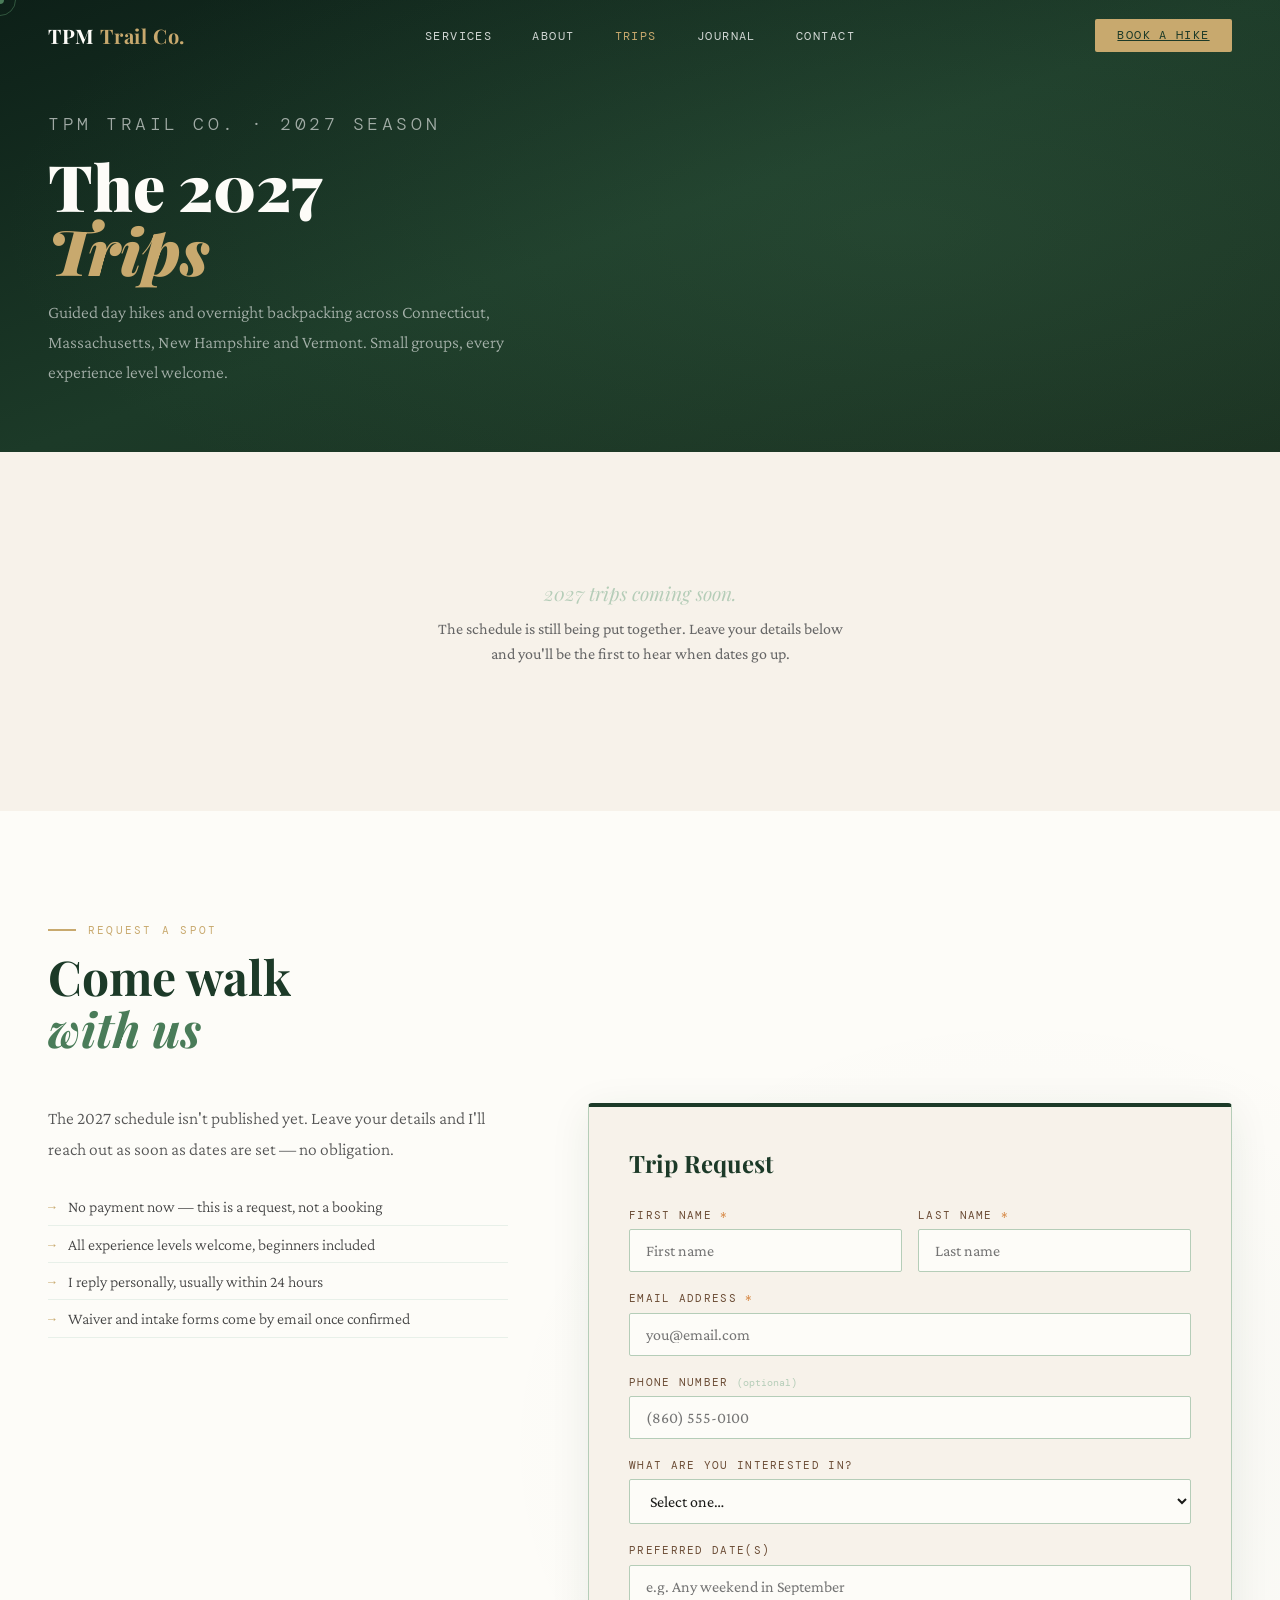
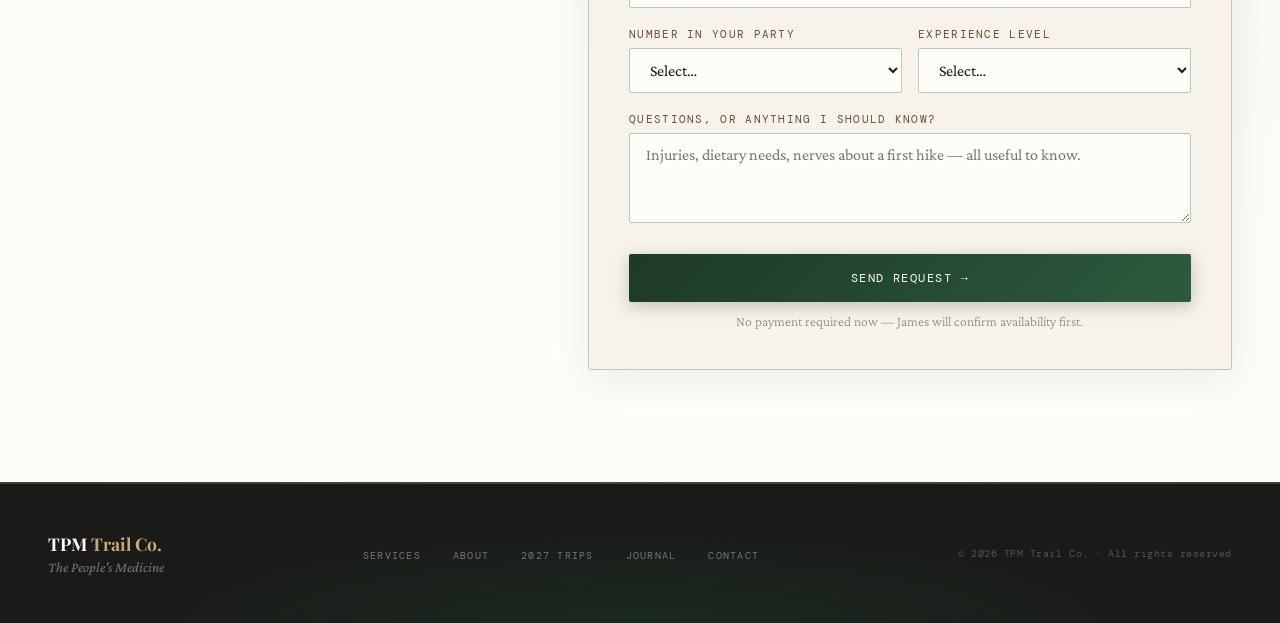
==== trips.html @ 174b008f "Add /trips page with CMS-managed 2027 trip list New page at /trips listing 2027 season trips with a " ====
<!DOCTYPE html>
<html lang="en">
<head>
<meta charset="UTF-8">
<meta name="viewport" content="width=device-width, initial-scale=1.0">
<title>2027 Guided Trips — TPM Trail Co.</title>

<!-- SEO: core -->
<meta name="description" content="Browse TPM Trail Co.'s 2027 season of guided day hikes and overnight backpacking trips across Connecticut, Massachusetts, New Hampshire and Vermont. Request a spot — no payment required.">
<meta name="robots" content="index, follow">
<link rel="canonical" href="https://tpmtrailco.com/trips">

<!-- SEO: Open Graph -->
<meta property="og:type" content="website">
<meta property="og:url" content="https://tpmtrailco.com/trips">
<meta property="og:title" content="2027 Guided Trips — TPM Trail Co.">
<meta property="og:description" content="Guided day hikes and overnight backpacking trips across New England for the 2027 season. Small groups, every experience level welcome.">
<meta property="og:site_name" content="TPM Trail Co.">
<meta property="og:image" content="https://tpmtrailco.com/images/james.jpg">

<!-- SEO: Twitter Card -->
<meta name="twitter:card" content="summary_large_image">
<meta name="twitter:title" content="2027 Guided Trips — TPM Trail Co.">
<meta name="twitter:description" content="Guided day hikes and overnight backpacking trips across New England for the 2027 season.">
<meta name="twitter:image" content="https://tpmtrailco.com/images/james.jpg">

<link rel="preconnect" href="https://fonts.googleapis.com">
<link href="https://fonts.googleapis.com/css2?family=Playfair+Display:ital,wght@0,400;0,700;0,900;1,400;1,700&family=Crimson+Pro:ital,wght@0,300;0,400;0,600;1,300;1,400&family=DM+Mono:wght@300;400&display=swap" rel="stylesheet">
<link rel="stylesheet" href="css/styles.css">
</head>
<body>

<!-- custom cursor -->
<div class="cursor" id="cursor">
  <div class="cursor-ring" id="cursorRing"></div>
  <div class="cursor-dot" id="cursorDot"></div>
</div>

<!-- nav — plain hrefs, since this is a standalone page -->
<nav id="navbar">
  <a href="/" class="nav-logo">TPM <span>Trail Co.</span></a>
  <ul class="nav-links">
    <li><a href="/#services">Services</a></li>
    <li><a href="/#about">About</a></li>
    <li><a href="/trips" class="active" aria-current="page">Trips</a></li>
    <li><a href="/?page=blog">Journal</a></li>
    <li><a href="/#contact">Contact</a></li>
  </ul>
  <a class="nav-book" href="/#booking">Book a hike</a>
  <button class="nav-hamburger" id="navHamburger" aria-label="Open menu" aria-expanded="false" onclick="toggleDrawer()">
    <span></span><span></span><span></span>
  </button>
</nav>

<!-- mobile nav drawer -->
<div class="nav-drawer" id="navDrawer" aria-hidden="true">
  <a href="/">Home</a>
  <a href="/#services">Services</a>
  <a href="/#about">About</a>
  <a href="/trips" aria-current="page">Trips</a>
  <a href="/?page=blog">Journal</a>
  <a href="/#contact">Contact</a>
  <a class="drawer-book" href="/#booking">Book a hike</a>
</div>

<!-- hero -->
<header class="blog-hero">
  <div class="blog-hero-inner">
    <div class="blog-hero-meta">
      <p class="blog-eyebrow">TPM Trail Co. · 2027 Season</p>
      <span class="blog-badge" id="tripCount" hidden></span>
    </div>
    <h1>The 2027<br><em>Trips</em></h1>
    <p>Guided day hikes and overnight backpacking across Connecticut, Massachusetts, New Hampshire and Vermont. Small groups, every experience level welcome.</p>
  </div>
</header>

<!-- filters -->
<div class="filters-bar" id="tripFilters" hidden>
  <div class="filters-inner">
    <button class="filter-btn active" type="button" onclick="filterTrips('all', this)">All trips</button>
    <button class="filter-btn" type="button" onclick="filterTrips('day hike', this)">🥾 Day hikes</button>
    <button class="filter-btn" type="button" onclick="filterTrips('overnight', this)">🏕️ Overnight</button>
  </div>
</div>

<!-- trips -->
<section id="trips">
  <div class="container">

    <div class="trips-grid" id="tripsGrid"></div>

    <div class="empty-state" id="tripsEmpty" hidden>
      <p>2027 trips coming soon.</p>
      <p class="empty-sub">The schedule is still being put together. Leave your details below and you'll be the first to hear when dates go up.</p>
    </div>

  </div>
</section>

<!-- request form -->
<section id="request">
  <div class="container">
    <div class="reveal">
      <p class="section-label">Request a spot</p>
      <h2 class="section-title">Come walk<br><em>with us</em></h2>
    </div>

    <div class="request-layout">
      <div class="request-info reveal">
        <p id="formIntro">Tell me which trips interest you and I'll follow up by email to confirm availability and send the waiver and intake paperwork.</p>
        <ul class="booking-perks">
          <li>No payment now — this is a request, not a booking</li>
          <li>All experience levels welcome, beginners included</li>
          <li>I reply personally, usually within 24 hours</li>
          <li>Waiver and intake forms come by email once confirmed</li>
        </ul>
      </div>

      <div class="booking-form reveal">
        <div class="form-title">Trip Request</div>
        <form id="tripForm" novalidate>
          <input type="hidden" name="_subject" value="2027 Trip Request — TPM Trail Co.">
          <!-- honeypot: real people never fill this in -->
          <input type="text" name="_gotcha" tabindex="-1" autocomplete="off" aria-hidden="true" class="hp-field">

          <div class="form-row">
            <div class="form-group">
              <label for="t-first">First name <span class="req">*</span></label>
              <input type="text" id="t-first" name="first_name" placeholder="First name" autocomplete="given-name" required>
            </div>
            <div class="form-group">
              <label for="t-last">Last name <span class="req">*</span></label>
              <input type="text" id="t-last" name="last_name" placeholder="Last name" autocomplete="family-name" required>
            </div>
          </div>

          <div class="form-group">
            <label for="t-email">Email address <span class="req">*</span></label>
            <input type="email" id="t-email" name="email" placeholder="you@email.com" autocomplete="email" required>
          </div>

          <div class="form-group">
            <label for="t-phone">Phone number <span class="optional">(optional)</span></label>
            <input type="tel" id="t-phone" name="phone" placeholder="(860) 555-0100" autocomplete="tel">
          </div>

          <!-- shown once trips are published -->
          <div class="form-group" id="tripPickerBlock" hidden>
            <fieldset class="trip-fieldset">
              <legend>Which trips interest you?</legend>
              <div class="trip-choice-list" id="tripChoices"></div>
            </fieldset>
          </div>

          <!-- shown while the schedule is still empty -->
          <div class="form-group" id="interestBlock" hidden>
            <label for="t-interest">What are you interested in?</label>
            <select id="t-interest" name="interest">
              <option value="">Select one…</option>
              <option>Day hikes</option>
              <option>Overnight backpacking</option>
              <option>Either — tell me what's available</option>
            </select>
          </div>

          <div class="form-group">
            <label for="t-dates">Preferred date(s)</label>
            <input type="text" id="t-dates" name="preferred_dates" placeholder="e.g. Any weekend in September">
          </div>

          <div class="form-row">
            <div class="form-group">
              <label for="t-party">Number in your party</label>
              <select id="t-party" name="party_size">
                <option value="">Select…</option>
                <option>Just me</option>
                <option>2 people</option>
                <option>3–4 people</option>
                <option>5–6 people</option>
                <option>7–8 people</option>
                <option>9+ people</option>
              </select>
            </div>
            <div class="form-group">
              <label for="t-exp">Experience level</label>
              <select id="t-exp" name="experience">
                <option value="">Select…</option>
                <option>New to hiking</option>
                <option>Some day hikes</option>
                <option>Comfortable on most trails</option>
                <option>Experienced backpacker</option>
              </select>
            </div>
          </div>

          <div class="form-group">
            <label for="t-msg">Questions, or anything I should know?</label>
            <textarea id="t-msg" name="message" placeholder="Injuries, dietary needs, nerves about a first hike — all useful to know."></textarea>
          </div>

          <button type="submit" class="form-submit">Send request →</button>
          <p class="form-note">No payment required now — James will confirm availability first.</p>
        </form>
      </div>
    </div>
  </div>
</section>

<!-- footer -->
<footer>
  <div>
    <div class="footer-logo">TPM <span>Trail Co.</span></div>
    <div class="footer-tagline">The People's Medicine</div>
  </div>
  <ul class="footer-links">
    <li><a href="/#services">Services</a></li>
    <li><a href="/#about">About</a></li>
    <li><a href="/trips">2027 Trips</a></li>
    <li><a href="/?page=blog">Journal</a></li>
    <li><a href="/#contact">Contact</a></li>
  </ul>
  <div class="footer-copy">© 2026 TPM Trail Co. · All rights reserved</div>
</footer>

<!-- toast -->
<div class="toast" id="toast"></div>

<script src="js/main.js" defer></script>
<script src="js/trips.js" defer></script>
</body>
</html>
---- css/styles.css ----
/* ═══════════════════════════════════════════════════
   TPM TRAIL CO. — styles.css
═══════════════════════════════════════════════════ */

/* ── design tokens ── */
:root {
  --forest:     #1c3a28;
  --pine:       #2d5a3d;
  --moss:       #4a7c59;
  --fern:       #7aaa85;
  --sage:       #b5cdb8;
  --mist:       #e8f0e9;
  --earth:      #3d2b1f;
  --bark:       #6b4c35;
  --clay:       #c4956a;
  --sand:       #e8d5b7;
  --cream:      #f7f2ea;
  --white:      #fdfcf8;
  --ink:        #1a1a18;
  --gold:       #c8a96e;
  --amber:      #d4813a;
  --ff-display: 'Playfair Display', Georgia, serif;
  --ff-body:    'Crimson Pro', Georgia, serif;
  --ff-mono:    'DM Mono', monospace;
  /* height of the fixed nav — anything sitting below it offsets by this */
  --nav-h:      62px;
}

/* ── reset ── */
*, *::before, *::after { box-sizing: border-box; margin: 0; padding: 0; }
html { scroll-behavior: smooth; }
body {
  font-family: var(--ff-body);
  background: var(--white);
  color: var(--ink);
  overflow-x: hidden;
}

/* ── custom cursor ── */
.cursor { position: fixed; top: 0; left: 0; z-index: 9999; pointer-events: none; }
.cursor-dot {
  position: fixed; width: 8px; height: 8px;
  background: var(--moss); border-radius: 50%;
  transform: translate(-50%, -50%);
  transition: transform .15s, background .2s;
}
.cursor-ring {
  position: fixed; width: 32px; height: 32px;
  border: 1.5px solid var(--moss); border-radius: 50%;
  transform: translate(-50%, -50%);
  transition: width .3s, height .3s, opacity .3s; opacity: .6;
}
.cursor-expand .cursor-ring { width: 56px; height: 56px; opacity: .3; }

/* ── nav ── */
nav {
  position: fixed; top: 0; left: 0; right: 0; z-index: 100;
  display: flex; align-items: center; justify-content: space-between;
  padding: 1.2rem 3rem;
  transition: background .4s, backdrop-filter .4s, box-shadow .4s;
}
nav.scrolled {
  background: rgba(20,48,32,.95);
  backdrop-filter: blur(16px);
  box-shadow: 0 2px 32px rgba(0,0,0,.3);
  border-bottom: 1px solid rgba(200,169,110,.15);
}
.nav-logo {
  font-family: var(--ff-display); font-size: 1.25rem; font-weight: 700;
  color: var(--white); letter-spacing: .03em; text-decoration: none;
}
.nav-logo span { color: var(--gold); }
.nav-links { display: flex; gap: 2.5rem; list-style: none; }
.nav-links a {
  font-family: var(--ff-mono); font-size: .75rem;
  letter-spacing: .12em; text-transform: uppercase;
  color: rgba(255,255,255,.8); text-decoration: none; transition: color .2s;
}
.nav-links a:hover, .nav-links a.active { color: var(--gold); }
.nav-book {
  font-family: var(--ff-mono); font-size: .72rem;
  letter-spacing: .12em; text-transform: uppercase;
  background: var(--gold); color: var(--forest);
  border: none; padding: .55rem 1.4rem; border-radius: 2px;
  cursor: pointer; transition: background .2s, transform .2s;
}
.nav-book:hover { background: var(--clay); transform: translateY(-1px); }

/* ── hamburger ── */
.nav-hamburger {
  display: none; flex-direction: column; justify-content: center;
  gap: 5px; background: none; border: none;
  cursor: pointer; padding: .4rem; z-index: 101;
}
.nav-hamburger span {
  display: block; width: 24px; height: 2px;
  background: var(--white); border-radius: 2px;
  transition: transform .3s, opacity .3s;
}
.nav-hamburger.open span:nth-child(1) { transform: translateY(7px) rotate(45deg); }
.nav-hamburger.open span:nth-child(2) { opacity: 0; }
.nav-hamburger.open span:nth-child(3) { transform: translateY(-7px) rotate(-45deg); }

/* ── mobile drawer ── */
.nav-drawer {
  display: none;
  position: fixed; top: 0; left: 0; right: 0;
  background: rgba(28,58,40,.97); backdrop-filter: blur(16px);
  z-index: 99; padding: 5rem 2rem 2.5rem;
  flex-direction: column;
  transform: translateY(-100%);
  transition: transform .35s cubic-bezier(.23,1,.32,1);
}
.nav-drawer.open { transform: translateY(0); }
.nav-drawer a {
  font-family: var(--ff-mono); font-size: .85rem;
  letter-spacing: .12em; text-transform: uppercase;
  color: rgba(255,255,255,.8); text-decoration: none;
  padding: 1rem 0; border-bottom: 1px solid rgba(255,255,255,.08);
  transition: color .2s;
}
.nav-drawer a:hover { color: var(--gold); }
.drawer-book {
  margin-top: 1.5rem; background: var(--gold); color: var(--forest);
  font-family: var(--ff-mono); font-size: .72rem;
  letter-spacing: .12em; text-transform: uppercase;
  padding: .9rem; text-align: center; border-radius: 2px;
  border: none; cursor: pointer; width: 100%; transition: background .2s;
}
.drawer-book:hover { background: var(--clay); }

/* ── hero ── */
#hero {
  position: relative; height: 100vh; min-height: 680px;
  display: flex; align-items: flex-end;
  overflow: hidden; background: var(--forest);
}
.hero-bg {
  position: absolute; inset: 0;
  background:
    radial-gradient(ellipse 80% 60% at 60% 40%, rgba(74,124,89,.25) 0%, transparent 70%),
    radial-gradient(ellipse 50% 80% at 20% 80%, rgba(28,58,40,.8) 0%, transparent 60%),
    linear-gradient(160deg, #0d2018 0%, #1c3a28 40%, #2d4a1e 100%);
}
.hero-trees {
  position: absolute; bottom: 0; left: 0; right: 0; height: 45%;
  background:
    url("data:image/svg+xml,%3Csvg xmlns='http://www.w3.org/2000/svg' viewBox='0 0 1440 300' preserveAspectRatio='none'%3E%3Cpath d='M0,300 L0,180 L40,120 L80,160 L120,80 L160,130 L200,60 L240,110 L280,40 L320,100 L360,30 L400,90 L440,50 L480,110 L520,20 L560,80 L600,45 L640,100 L680,15 L720,70 L760,35 L800,85 L840,25 L880,75 L920,40 L960,95 L1000,30 L1040,85 L1080,50 L1120,100 L1160,45 L1200,95 L1240,55 L1280,105 L1320,65 L1360,110 L1400,70 L1440,120 L1440,300 Z' fill='%230d2018' opacity='0.9'/%3E%3Cpath d='M0,300 L0,220 L60,170 L120,200 L180,140 L240,175 L300,120 L360,160 L420,110 L480,150 L540,95 L600,140 L660,115 L720,155 L780,100 L840,145 L900,120 L960,160 L1020,105 L1080,150 L1140,125 L1200,165 L1260,130 L1320,170 L1380,140 L1440,180 L1440,300 Z' fill='%231a2e1a' opacity='0.95'/%3E%3C/svg%3E") bottom/cover no-repeat;
}
.hero-grain {
  position: absolute; inset: 0;
  background-image: url("data:image/svg+xml,%3Csvg viewBox='0 0 512 512' xmlns='http://www.w3.org/2000/svg'%3E%3Cfilter id='n'%3E%3CfeTurbulence type='fractalNoise' baseFrequency='.9' numOctaves='4' stitchTiles='stitch'/%3E%3C/filter%3E%3Crect width='100%25' height='100%25' filter='url(%23n)' opacity='.04'/%3E%3C/svg%3E");
  pointer-events: none; opacity: .5;
}
.hero-content {
  position: relative; z-index: 2;
  padding: 0 3rem 6rem; max-width: 780px;
}
.hero-eyebrow {
  font-family: var(--ff-mono); font-size: .72rem;
  letter-spacing: .2em; text-transform: uppercase;
  color: var(--fern); margin-bottom: 1.2rem;
  opacity: 0; animation: fadeUp .8s .3s forwards;
}
.hero-title {
  font-family: var(--ff-display);
  font-size: clamp(3.2rem, 7vw, 6rem);
  font-weight: 900; line-height: 1.0;
  color: var(--white); margin-bottom: 1.5rem;
  opacity: 0; animation: fadeUp .9s .5s forwards;
}
.hero-title em { font-style: italic; color: var(--gold); display: block; }
.hero-sub {
  font-size: 1.25rem; font-weight: 300;
  color: rgba(255,255,255,.7); line-height: 1.6;
  max-width: 520px; margin-bottom: 2.5rem;
  opacity: 0; animation: fadeUp .9s .7s forwards;
}
.hero-ctas {
  display: flex; gap: 1rem; flex-wrap: wrap;
  opacity: 0; animation: fadeUp .9s .9s forwards;
}
.btn-primary {
  font-family: var(--ff-mono); font-size: .75rem;
  letter-spacing: .1em; text-transform: uppercase;
  background: var(--gold); color: var(--forest);
  border: none; padding: .9rem 2.4rem; border-radius: 2px;
  cursor: pointer; transition: background .2s, transform .15s, box-shadow .2s;
  box-shadow: 0 4px 20px rgba(200,169,110,.4);
  font-weight: 500;
}
.btn-primary:hover { background: var(--clay); transform: translateY(-2px); box-shadow: 0 6px 24px rgba(200,169,110,.5); }
.btn-outline {
  font-family: var(--ff-mono); font-size: .75rem;
  letter-spacing: .1em; text-transform: uppercase;
  background: transparent; color: var(--white);
  border: 1.5px solid rgba(255,255,255,.4);
  padding: .9rem 2.2rem; border-radius: 2px;
  cursor: pointer; transition: border-color .2s, color .2s, transform .15s;
}
.btn-outline:hover { border-color: var(--gold); color: var(--gold); transform: translateY(-2px); }
.hero-scroll {
  position: absolute; bottom: 2.5rem; right: 3rem; z-index: 3;
  display: flex; flex-direction: column; align-items: center; gap: .5rem;
  opacity: 0; animation: fadeIn 1s 1.4s forwards;
}
.hero-scroll span {
  font-family: var(--ff-mono); font-size: .65rem;
  letter-spacing: .15em; text-transform: uppercase;
  color: rgba(255,255,255,.4); writing-mode: vertical-rl;
}
.scroll-line {
  width: 1px; height: 60px;
  background: linear-gradient(to bottom, rgba(255,255,255,.4), transparent);
  animation: scrollDrop 2s 2s infinite;
}

/* ── section base ── */
section { padding: 7rem 3rem; }
.container { max-width: 1200px; margin: 0 auto; }
.section-label {
  font-family: var(--ff-mono); font-size: .7rem;
  letter-spacing: .2em; text-transform: uppercase;
  color: var(--gold); margin-bottom: .8rem;
  display: flex; align-items: center; gap: .75rem;
}
.section-label::before {
  content: '';
  display: inline-block; width: 28px; height: 1.5px;
  background: var(--gold); flex-shrink: 0;
}
.section-title {
  font-family: var(--ff-display);
  font-size: clamp(2rem, 4vw, 3rem);
  font-weight: 700; line-height: 1.1;
  color: var(--forest); margin-bottom: 1.5rem;
}
.section-title em { font-style: italic; color: var(--moss); }
.section-body { font-size: 1.15rem; font-weight: 300; line-height: 1.75; color: #444; max-width: 600px; }

/* ── mission ── */
#mission {
  background: var(--forest);
  background-image: radial-gradient(ellipse 80% 60% at 50% 50%, rgba(74,124,89,.18) 0%, transparent 70%);
  padding: 5rem 3rem; text-align: center;
  border-top: 3px solid var(--gold);
  border-bottom: 3px solid rgba(200,169,110,.3);
}
#mission blockquote {
  font-family: var(--ff-display);
  font-size: clamp(1.4rem, 3vw, 2.2rem);
  font-style: italic; font-weight: 400;
  color: var(--white); max-width: 860px;
  margin: 0 auto; line-height: 1.5; position: relative;
  padding: 0 2rem;
}
#mission blockquote::before {
  content: '\201C'; font-size: 8rem; line-height: 0;
  position: absolute; top: 2rem; left: -1rem;
  color: var(--gold); opacity: .45;
  font-family: var(--ff-display);
}
#mission cite {
  display: block; font-family: var(--ff-mono);
  font-size: .72rem; letter-spacing: .15em; text-transform: uppercase;
  color: var(--gold); margin-top: 1.8rem; font-style: normal;
  opacity: .85;
}

/* ── services ── */
#services { background: var(--cream); }
#services .section-label { color: var(--moss); }
#services .section-label::before { background: var(--moss); }
.services-grid {
  display: grid; grid-template-columns: repeat(auto-fit, minmax(300px, 1fr));
  gap: 1.5px; margin-top: 3.5rem;
  background: var(--sage); border: 1.5px solid var(--sage);
  border-radius: 6px; overflow: hidden;
  box-shadow: 0 8px 40px rgba(28,58,40,.08);
}
.service-card {
  background: var(--white); padding: 2.5rem 2rem;
  cursor: pointer; transition: background .3s, transform .2s;
  position: relative; overflow: hidden;
}
.service-card::before {
  content: ''; position: absolute; top: 0; left: 0;
  width: 100%; height: 4px;
  background: linear-gradient(90deg, var(--forest), var(--moss), var(--gold));
  transform: scaleX(0); transform-origin: left;
  transition: transform .4s cubic-bezier(.23,1,.32,1);
}
.service-card::after {
  content: ''; position: absolute; inset: 0;
  background: linear-gradient(135deg, rgba(200,169,110,.04) 0%, transparent 60%);
  opacity: 0; transition: opacity .3s;
}
.service-card:hover { background: var(--mist); }
.service-card:hover::before { transform: scaleX(1); }
.service-card:hover::after { opacity: 1; }
.service-icon {
  font-size: 2.2rem; margin-bottom: 1rem; display: block;
  filter: drop-shadow(0 2px 4px rgba(28,58,40,.15));
}
.service-tag {
  display: inline-block; font-family: var(--ff-mono);
  font-size: .62rem; letter-spacing: .1em; text-transform: uppercase;
  background: var(--mist); color: var(--moss);
  padding: .25rem .7rem; border-radius: 2px; margin-bottom: 1rem;
  border: 1px solid rgba(74,124,89,.2);
}
/* gold highlight for the "Most popular" card */
.service-card:first-child .service-tag {
  background: rgba(200,169,110,.15); color: #8a6520;
  border-color: rgba(200,169,110,.35);
}
.service-name {
  font-family: var(--ff-display); font-size: 1.35rem; font-weight: 700;
  color: var(--forest); margin-bottom: .5rem;
}
.service-desc { font-size: 1rem; font-weight: 300; color: #555; line-height: 1.65; margin-bottom: 1.2rem; }
.service-price { font-family: var(--ff-mono); font-size: .8rem; color: var(--moss); letter-spacing: .05em; }
.service-price strong { color: var(--forest); font-weight: 400; }
.book-now {
  display: inline-block; margin-top: 1rem;
  font-family: var(--ff-mono); font-size: .68rem;
  letter-spacing: .1em; text-transform: uppercase;
  color: var(--moss); border-bottom: 1px solid var(--sage);
  padding-bottom: 2px; transition: color .2s, border-color .2s;
}
.service-card:hover .book-now { color: var(--forest); border-color: var(--forest); }

/* teaser variant — holds a form, not a booking link */
.service-card--teaser { cursor: default; }
.service-card--teaser:hover { background: var(--white); }
.service-card--teaser:hover::before { transform: scaleX(0); }
.service-card--teaser:hover::after { opacity: 0; }
.service-card--teaser .newsletter-form { margin-top: 1.2rem; }

/* ── booking ── */
#booking {
  background: var(--white);
  background-image: radial-gradient(ellipse 60% 50% at 80% 50%, rgba(28,58,40,.03) 0%, transparent 70%);
}
.booking-layout {
  display: grid; grid-template-columns: 1fr 1.4fr;
  gap: 5rem; align-items: start; margin-top: 3rem;
}
.booking-info p { font-size: 1.1rem; line-height: 1.75; color: #555; margin-bottom: 1rem; font-weight: 300; }
.booking-perks { list-style: none; margin-top: 1.5rem; }
.booking-perks li {
  font-size: 1rem; color: #444; padding: .6rem 0;
  border-bottom: 1px solid var(--mist);
  display: flex; align-items: center; gap: .75rem; font-weight: 300;
}
.booking-perks li::before { content: '→'; color: var(--gold); font-family: var(--ff-mono); font-size: .8rem; }
.booking-form {
  background: var(--cream);
  border: 1.5px solid var(--sage);
  border-top: 4px solid var(--forest);
  border-radius: 4px; padding: 2.5rem;
  box-shadow: 0 8px 40px rgba(28,58,40,.08);
}
.form-title {
  font-family: var(--ff-display); font-size: 1.5rem; font-weight: 700;
  color: var(--forest); margin-bottom: 1.8rem;
}
.form-row { display: grid; grid-template-columns: 1fr 1fr; gap: 1rem; }
.form-group { margin-bottom: 1.2rem; }
.form-group label {
  display: block; font-family: var(--ff-mono);
  font-size: .68rem; letter-spacing: .12em; text-transform: uppercase;
  color: var(--bark); margin-bottom: .45rem;
}
.form-group input,
.form-group select,
.form-group textarea {
  width: 100%; background: var(--white);
  border: 1.5px solid var(--sage); border-radius: 2px;
  padding: .75rem 1rem; font-family: var(--ff-body);
  font-size: 1rem; color: var(--ink);
  outline: none; transition: border-color .2s;
}
.form-group input:focus,
.form-group select:focus,
.form-group textarea:focus { border-color: var(--moss); }
.form-group textarea { resize: vertical; min-height: 90px; }
.form-submit {
  width: 100%;
  background: linear-gradient(135deg, var(--forest) 0%, var(--pine) 100%);
  color: var(--white);
  border: none; padding: 1rem; font-family: var(--ff-mono);
  font-size: .75rem; letter-spacing: .12em; text-transform: uppercase;
  border-radius: 2px; cursor: pointer;
  transition: opacity .2s, transform .15s; margin-top: .5rem;
  box-shadow: 0 4px 16px rgba(28,58,40,.25);
}
.form-submit:hover { opacity: .88; transform: translateY(-1px); }
.form-note { font-size: .85rem; color: #888; text-align: center; margin-top: .8rem; font-weight: 300; }

/* ── about ── */
#about {
  background: var(--mist);
  background-image: radial-gradient(ellipse 50% 70% at 10% 50%, rgba(28,58,40,.05) 0%, transparent 70%);
}
.about-layout { display: grid; grid-template-columns: 1fr 1fr; gap: 5rem; align-items: center; }
.about-visual { position: relative; }
.about-photo-frame {
  width: 100%; aspect-ratio: 3/4; border-radius: 4px; overflow: hidden;
  box-shadow: 0 16px 48px rgba(28,58,40,.2), 0 0 0 4px var(--white), 0 0 0 6px rgba(200,169,110,.3);
}
.about-photo-frame picture { display: block; width: 100%; height: 100%; }
.about-photo-frame img {
  width: 100%; height: 100%;
  object-fit: cover; object-position: center top; display: block;
}
.about-tag {
  position: absolute; bottom: -1.5rem; left: 2rem;
  background: var(--gold); color: var(--forest);
  font-family: var(--ff-mono); font-size: .7rem;
  letter-spacing: .1em; text-transform: uppercase;
  padding: .6rem 1.4rem; border-radius: 2px;
  box-shadow: 0 4px 16px rgba(200,169,110,.4);
  font-weight: 500;
}
.about-text .section-body { max-width: 100%; }
.about-sig {
  font-family: var(--ff-display); font-size: 1.6rem;
  font-style: italic; color: var(--forest); margin-top: 2.5rem;
  padding-top: 1.5rem;
  border-top: 1px solid var(--sage);
  display: flex; align-items: center; gap: 1rem;
}
.about-sig::after {
  content: '';
  display: inline-block; height: 1px; flex: 1;
  background: linear-gradient(to right, var(--gold), transparent);
  opacity: .5;
}

/* ── founding season ── */
#founding {
  background: var(--forest);
  background-image:
    radial-gradient(ellipse 60% 40% at 0% 100%, rgba(200,169,110,.07) 0%, transparent 60%),
    radial-gradient(ellipse 50% 50% at 100% 0%, rgba(74,124,89,.15) 0%, transparent 60%);
  padding: 6rem 3rem;
  border-top: 1px solid rgba(200,169,110,.2);
}
#founding .section-label { color: var(--gold); }
#founding .section-label::before { background: var(--gold); }
.founding-intro { color: rgba(255,255,255,.72); }
.founding-grid {
  display: grid; grid-template-columns: repeat(auto-fit, minmax(280px, 1fr));
  gap: 1.5rem; margin-top: 3rem;
}
.founding-card {
  background: rgba(255,255,255,.06); border: 1px solid rgba(255,255,255,.1);
  border-radius: 4px; padding: 2rem; transition: background .3s, border-color .3s, transform .25s;
  position: relative; overflow: hidden;
}
.founding-card::before {
  content: ''; position: absolute; bottom: 0; left: 0; right: 0;
  height: 2px; background: linear-gradient(90deg, var(--gold), transparent);
  opacity: 0; transition: opacity .3s;
}
.founding-card:hover { background: rgba(255,255,255,.1); border-color: rgba(200,169,110,.25); transform: translateY(-3px); }
.founding-card:hover::before { opacity: 1; }
.founding-icon { font-size: 1.8rem; display: block; margin-bottom: 1rem; }
.founding-card-title {
  font-family: var(--ff-display); font-size: 1.15rem; font-weight: 700;
  color: var(--white); line-height: 1.3; margin-bottom: .6rem;
}
.founding-card-body {
  font-size: 1rem; font-weight: 300; line-height: 1.65;
  color: rgba(255,255,255,.7);
}
.founding-cta {
  margin-top: 3rem; text-align: center;
  background: rgba(200,169,110,.08);
  border: 1px solid rgba(200,169,110,.25);
  border-radius: 4px; padding: 2.5rem 2rem;
}
.founding-cta-label {
  display: inline-block; font-family: var(--ff-mono);
  font-size: .68rem; letter-spacing: .14em; text-transform: uppercase;
  color: var(--gold); margin-bottom: 1rem;
}
.founding-cta-text {
  font-size: 1.05rem; font-weight: 300; line-height: 1.7;
  color: rgba(255,255,255,.75);
  max-width: 560px; margin: 0 auto 1.8rem;
}
.form-note--light { color: rgba(255,255,255,.45); margin-top: 1rem; }

/* ── contact ── */
#contact {
  background: var(--cream);
  background-image: radial-gradient(ellipse 40% 60% at 100% 100%, rgba(28,58,40,.04) 0%, transparent 60%);
}
.contact-layout { display: grid; grid-template-columns: 1.2fr 1fr; gap: 5rem; margin-top: 3rem; }
.contact-info-item {
  display: flex; gap: 1rem; margin-bottom: 2rem;
  padding-bottom: 2rem; border-bottom: 1px solid var(--sage);
}
.contact-info-item:last-child { border-bottom: none; }
.contact-icon { font-size: 1.5rem; flex-shrink: 0; margin-top: .1rem; }
.contact-info-label { font-family: var(--ff-mono); font-size: .68rem; letter-spacing: .12em; text-transform: uppercase; color: var(--gold); margin-bottom: .3rem; }
.contact-info-value { font-size: 1rem; color: var(--ink); font-weight: 300; line-height: 1.5; }
.contact-info-value strong {
  display: block; font-family: var(--ff-mono);
  font-size: .62rem; letter-spacing: .1em; text-transform: uppercase;
  color: var(--moss); font-weight: 400; margin-bottom: .15rem;
}
.contact-info-value--sub { margin-top: .7rem; color: #555; font-size: .95rem; }

/* ── footer ── */
footer {
  background: var(--ink);
  background-image: radial-gradient(ellipse 60% 100% at 50% 100%, rgba(28,58,40,.5) 0%, transparent 70%);
  padding: 3rem;
  display: flex; align-items: center; justify-content: space-between;
  flex-wrap: wrap; gap: 1.5rem;
  border-top: 2px solid rgba(200,169,110,.25);
}
.footer-logo { font-family: var(--ff-display); font-size: 1.1rem; font-weight: 700; color: var(--white); }
.footer-logo span { color: var(--gold); }
.footer-tagline { font-family: var(--ff-body); font-size: .9rem; font-style: italic; color: rgba(255,255,255,.4); margin-top: .2rem; }
.footer-links { display: flex; gap: 2rem; list-style: none; }
.footer-links a {
  font-family: var(--ff-mono); font-size: .65rem;
  letter-spacing: .12em; text-transform: uppercase;
  color: rgba(255,255,255,.4); text-decoration: none; transition: color .2s;
}
.footer-links a:hover { color: var(--gold); }
.footer-copy { font-family: var(--ff-mono); font-size: .65rem; color: rgba(255,255,255,.25); letter-spacing: .05em; }

/* ── toast ── */
.toast {
  position: fixed; bottom: 2rem; right: 2rem;
  background: var(--forest); color: var(--white);
  font-family: var(--ff-mono); font-size: .75rem; letter-spacing: .08em;
  padding: 1rem 1.8rem; border-radius: 4px;
  border-left: 3px solid var(--gold);
  transform: translateY(100px); opacity: 0;
  transition: all .4s cubic-bezier(.23,1,.32,1);
  z-index: 200; pointer-events: none;
}
.toast.show { transform: translateY(0); opacity: 1; }

/* ── reveal ── */
.reveal {
  opacity: 0; transform: translateY(30px);
  transition: opacity .7s cubic-bezier(.23,1,.32,1), transform .7s cubic-bezier(.23,1,.32,1);
}
.reveal.visible { opacity: 1; transform: translateY(0); }

/* ── keyframes ── */
@keyframes fadeUp {
  from { opacity: 0; transform: translateY(28px); }
  to   { opacity: 1; transform: translateY(0); }
}
@keyframes fadeIn {
  from { opacity: 0; }
  to   { opacity: 1; }
}
@keyframes scrollDrop {
  0%   { transform: scaleY(1); transform-origin: top; opacity: .6; }
  50%  { transform: scaleY(.4); transform-origin: bottom; opacity: .2; }
  100% { transform: scaleY(1); transform-origin: top; opacity: .6; }
}
@keyframes slideUp {
  from { opacity: 0; transform: translateY(40px); }
  to   { opacity: 1; transform: translateY(0); }
}

/* ═══════════════════════════════════════════════════
   BLOG / JOURNAL
═══════════════════════════════════════════════════ */

.blog-hero {
  /* Runs up under the fixed nav on purpose: the nav is transparent until you
     scroll, so it needs this dark gradient behind it to stay legible.
     Content is cleared with padding, not margin. */
  background: linear-gradient(160deg, #0d2018 0%, var(--forest) 50%, #1a3020 100%);
  padding: calc(var(--nav-h) + 3rem) 3rem 4rem;
  position: relative; overflow: hidden;
}
.blog-hero::before {
  content: ''; position: absolute; inset: 0;
  background: radial-gradient(ellipse 70% 80% at 70% 50%, rgba(74,124,89,.2), transparent);
}
.blog-hero-inner { max-width: 1200px; margin: 0 auto; position: relative; }
.blog-hero-meta {
  display: flex; align-items: center; gap: 1rem;
  flex-wrap: wrap; margin-bottom: .9rem;
}
.blog-eyebrow { font-family: var(--ff-mono); font-size: .68rem; letter-spacing: .2em; text-transform: uppercase; color: var(--fern); margin-bottom: .7rem; }
.blog-hero-meta .blog-eyebrow { margin-bottom: 0; }
.blog-badge {
  font-family: var(--ff-mono); font-size: .62rem;
  letter-spacing: .12em; text-transform: uppercase;
  color: var(--gold);
  background: rgba(200,169,110,.1);
  border: 1px solid rgba(200,169,110,.35);
  padding: .24rem .75rem; border-radius: 999px;
  white-space: nowrap;
}
.blog-badge[hidden] { display: none; }
.blog-hero h1 { font-family: var(--ff-display); font-size: clamp(2.5rem, 5vw, 4rem); font-weight: 900; color: var(--white); line-height: 1.0; margin-bottom: 1rem; }
.blog-hero h1 em { font-style: italic; color: var(--gold); }
.blog-hero p { font-size: 1.1rem; font-weight: 300; color: rgba(255,255,255,.6); max-width: 520px; line-height: 1.7; }

.filters-bar {
  background: var(--white); border-bottom: 1px solid var(--sage);
  padding: 1rem 3rem; position: sticky; top: var(--nav-h); z-index: 50;
}
.filters-inner { max-width: 1200px; margin: 0 auto; display: flex; align-items: center; gap: 1rem; flex-wrap: wrap; }
.filter-btn {
  font-family: var(--ff-mono); font-size: .65rem;
  letter-spacing: .12em; text-transform: uppercase;
  background: none; border: 1.5px solid var(--sage);
  color: var(--bark); padding: .4rem 1rem;
  border-radius: 2px; cursor: pointer; transition: all .2s;
}
.filter-btn:hover { border-color: var(--moss); color: var(--moss); }
.filter-btn.active { background: var(--forest); border-color: var(--forest); color: var(--white); }
.filter-count { font-family: var(--ff-mono); font-size: .62rem; color: var(--sage); margin-left: auto; }

.blog-layout {
  max-width: 1200px; margin: 0 auto; padding: 3rem;
  display: grid; grid-template-columns: 1fr 320px;
  gap: 3rem; align-items: start;
}

.featured-post {
  background: var(--white); border-radius: 4px; overflow: hidden;
  display: grid; grid-template-columns: 1fr 1fr;
  box-shadow: 0 4px 32px rgba(0,0,0,.07);
  cursor: pointer; margin-bottom: 1rem;
  transition: transform .25s, box-shadow .25s;
}
.featured-post:hover { transform: translateY(-3px); box-shadow: 0 12px 48px rgba(0,0,0,.12); }
.featured-img { aspect-ratio: 4/3; position: relative; overflow: hidden; }
.featured-img-bg { position: absolute; inset: 0; transition: transform .5s; }
.featured-post:hover .featured-img-bg { transform: scale(1.04); }
.featured-body { padding: 3rem; display: flex; flex-direction: column; justify-content: center; }

.posts-grid { display: grid; grid-template-columns: repeat(auto-fill, minmax(280px, 1fr)); gap: 1.5rem; }
.post-card {
  background: var(--white); border-radius: 4px; overflow: hidden;
  box-shadow: 0 2px 16px rgba(0,0,0,.05); cursor: pointer;
  transition: transform .25s, box-shadow .25s;
  display: flex; flex-direction: column;
}
.post-card:hover { transform: translateY(-3px); box-shadow: 0 8px 32px rgba(0,0,0,.1); }
.card-img { aspect-ratio: 16/9; position: relative; overflow: hidden; }
.card-img-bg { position: absolute; inset: 0; transition: transform .5s; }
.post-card:hover .card-img-bg { transform: scale(1.06); }
.card-body { padding: 1.5rem; flex: 1; display: flex; flex-direction: column; }
.card-footer { display: flex; align-items: center; justify-content: space-between; margin-top: auto; padding-top: 1rem; }
.card-meta { font-family: var(--ff-mono); font-size: .6rem; color: var(--sage); }
.card-read { font-family: var(--ff-mono); font-size: .62rem; color: var(--moss); letter-spacing: .08em; }

.post-category {
  font-family: var(--ff-mono); font-size: .62rem;
  letter-spacing: .14em; text-transform: uppercase;
  padding: .25rem .7rem; border-radius: 2px;
  display: inline-block; margin-bottom: 1rem;
}
.cat-stories { background: rgba(200,169,110,.15); color: #7a5a1a; }
.cat-ecology { background: rgba(74,124,89,.12); color: var(--pine); }
.cat-gear    { background: rgba(107,76,53,.1);  color: var(--bark); }
.post-title { font-family: var(--ff-display); font-size: 1.8rem; font-weight: 700; color: var(--forest); line-height: 1.2; margin-bottom: .8rem; }
.card-body .post-title { font-size: 1.2rem; margin-bottom: .5rem; }
.post-excerpt { font-size: 1.05rem; font-weight: 300; color: #555; line-height: 1.7; margin-bottom: 1.5rem; }
.card-body .post-excerpt { font-size: .95rem; margin-bottom: 1rem; flex: 1; }
.post-meta { display: flex; gap: 1.2rem; align-items: center; flex-wrap: wrap; }
.post-author { font-family: var(--ff-mono); font-size: .65rem; letter-spacing: .1em; text-transform: uppercase; color: var(--moss); }
.post-date   { font-family: var(--ff-mono); font-size: .65rem; color: var(--sage); }
.post-read-time { font-family: var(--ff-mono); font-size: .65rem; color: var(--sage); }
.read-more {
  display: inline-block; margin-top: 1.2rem;
  font-family: var(--ff-mono); font-size: .7rem;
  letter-spacing: .1em; text-transform: uppercase;
  color: var(--forest); border-bottom: 2px solid var(--gold); padding-bottom: 3px;
  transition: color .2s, border-color .2s, padding-left .2s;
}
.featured-post:hover .read-more { color: var(--moss); border-color: var(--moss); padding-left: .3rem; }

.sidebar { display: flex; flex-direction: column; gap: 2rem; }
.sidebar-widget { background: var(--white); border-radius: 4px; padding: 1.5rem; box-shadow: 0 2px 12px rgba(0,0,0,.05); }
.sidebar-widget--dark { background: var(--forest); }
.widget-title { font-family: var(--ff-display); font-size: 1.1rem; font-weight: 700; color: var(--forest); margin-bottom: 1rem; border-bottom: 2px solid var(--mist); padding-bottom: .6rem; }
.widget-title--gold { color: var(--gold); border-color: rgba(255,255,255,.1); }
.widget-body { font-size: .95rem; color: #666; margin-bottom: .8rem; font-weight: 300; line-height: 1.6; }
.widget-body--muted { color: rgba(255,255,255,.65); }
.newsletter-form { display: flex; flex-direction: column; gap: .7rem; margin-top: .5rem; }
.newsletter-input { padding: .7rem .9rem; border: 1.5px solid var(--sage); border-radius: 2px; font-family: var(--ff-body); font-size: 1rem; color: var(--ink); outline: none; transition: border-color .2s; background: var(--cream); }
.newsletter-input:focus { border-color: var(--moss); }
.newsletter-btn { background: var(--forest); color: var(--white); border: none; padding: .75rem; font-family: var(--ff-mono); font-size: .68rem; letter-spacing: .1em; text-transform: uppercase; border-radius: 2px; cursor: pointer; transition: background .2s; }
.newsletter-btn:hover { background: var(--moss); }
.newsletter-note { font-size: .82rem; color: var(--sage); font-style: italic; }
.recent-list { list-style: none; display: flex; flex-direction: column; gap: .9rem; }
.recent-item { display: flex; gap: .8rem; align-items: flex-start; padding-bottom: .9rem; border-bottom: 1px solid var(--mist); cursor: pointer; }
.recent-item:last-child { border-bottom: none; padding-bottom: 0; }
.recent-thumb { width: 52px; height: 52px; border-radius: 2px; flex-shrink: 0; overflow: hidden; position: relative; }
.recent-thumb-bg { position: absolute; inset: 0; }
.recent-info { flex: 1; }
.recent-title { font-family: var(--ff-display); font-size: .9rem; font-weight: 700; color: var(--forest); line-height: 1.3; margin-bottom: .2rem; }
.recent-date { font-family: var(--ff-mono); font-size: .58rem; color: var(--sage); }
.tag-cloud { display: flex; flex-wrap: wrap; gap: .5rem; }
.tag-pill { font-family: var(--ff-mono); font-size: .62rem; letter-spacing: .07em; background: var(--mist); color: var(--moss); padding: .3rem .7rem; border-radius: 2px; cursor: pointer; transition: background .2s, color .2s; }
.tag-pill:hover { background: var(--forest); color: var(--white); }
.sidebar-cta { display: block; width: 100%; background: var(--gold); color: var(--forest); font-family: var(--ff-mono); font-size: .68rem; letter-spacing: .1em; text-transform: uppercase; padding: .8rem; text-align: center; border-radius: 2px; border: none; cursor: pointer; transition: background .2s; }
.sidebar-cta:hover { background: var(--clay); }

.empty-state { text-align: center; padding: 4rem 2rem; color: var(--sage); }
.empty-state p { font-family: var(--ff-display); font-size: 1.2rem; font-style: italic; }

.article-overlay {
  position: fixed; inset: 0; z-index: 200;
  background: rgba(10,20,14,.85); backdrop-filter: blur(6px);
  display: none; align-items: flex-start; justify-content: center;
  overflow-y: auto; padding: 2rem 1rem 4rem;
}
.article-overlay.open { display: flex; }
.article-modal {
  background: var(--white); max-width: 740px; width: 100%;
  border-radius: 4px; overflow: hidden;
  position: relative; margin: auto;
  animation: slideUp .4s cubic-bezier(.23,1,.32,1);
}
.article-close {
  position: absolute; top: 1rem; right: 1rem; z-index: 10;
  background: rgba(0,0,0,.4); border: none; color: white;
  width: 36px; height: 36px; border-radius: 50%; font-size: 1rem;
  cursor: pointer; display: flex; align-items: center; justify-content: center;
  transition: background .2s;
}
.article-close:hover { background: rgba(0,0,0,.7); }
.article-hero-img { width: 100%; height: 280px; position: relative; overflow: hidden; }
.article-hero-img-bg { position: absolute; inset: 0; }
.article-content { padding: 2.5rem 2.5rem 3rem; }
.article-category { margin-bottom: .8rem; }
.article-title { font-family: var(--ff-display); font-size: 2rem; font-weight: 900; color: var(--forest); line-height: 1.15; margin-bottom: 1rem; }
.article-byline { display: flex; gap: 1.5rem; margin-bottom: 2rem; padding-bottom: 1.5rem; border-bottom: 1px solid var(--mist); flex-wrap: wrap; }
.article-byline span { font-family: var(--ff-mono); font-size: .65rem; letter-spacing: .1em; text-transform: uppercase; color: var(--sage); }
.article-byline span strong { color: var(--moss); }
.article-body { font-size: 1.1rem; line-height: 1.85; color: #333; font-weight: 300; }
.article-body p { margin-bottom: 1.3rem; }
.article-body h3 { font-family: var(--ff-display); font-size: 1.4rem; font-weight: 700; color: var(--forest); margin: 2rem 0 .8rem; }
.article-body blockquote { border-left: 3px solid var(--gold); padding-left: 1.2rem; font-style: italic; color: #555; margin: 1.5rem 0; font-size: 1.15rem; }
.article-body ul { padding-left: 1.5rem; margin-bottom: 1.3rem; }
.article-body ul li { margin-bottom: .5rem; }
.article-body img { display: block; max-width: 100%; height: auto; border-radius: 3px; margin: 1.5rem 0; }
.article-body a { color: var(--moss); text-decoration: underline; text-underline-offset: 2px; }
.article-body a:hover { color: var(--forest); }
.article-cta { background: var(--mist); border-radius: 4px; padding: 1.5rem; margin-top: 2rem; text-align: center; }
.article-cta p { font-size: 1rem; color: var(--forest); margin-bottom: 1rem; font-weight: 400; }
.article-cta button { background: var(--forest); color: var(--white); font-family: var(--ff-mono); font-size: .72rem; letter-spacing: .1em; text-transform: uppercase; padding: .8rem 2rem; border-radius: 2px; border: none; cursor: pointer; transition: background .2s; }
.article-cta button:hover { background: var(--moss); }

/* ═══════════════════════════════════════════════════
   2027 TRIPS  (/trips)
   Reuses .blog-hero, .filters-bar, .filter-btn, .empty-state,
   .booking-form, .form-*, .btn-primary, .reveal and .toast.
   Only what's genuinely new lives here.
═══════════════════════════════════════════════════ */

#trips { background: var(--cream); padding: 4rem 3rem 5rem; }
#request {
  background: var(--white);
  background-image: radial-gradient(ellipse 60% 50% at 80% 50%, rgba(28,58,40,.03) 0%, transparent 70%);
}

.trips-grid {
  display: grid; grid-template-columns: repeat(auto-fill, minmax(300px, 1fr));
  gap: 1.5rem;
}

.trip-card {
  background: var(--white);
  border: 1.5px solid var(--sage);
  border-radius: 4px;
  padding: 1.75rem;
  display: flex; flex-direction: column;
  box-shadow: 0 2px 16px rgba(28,58,40,.05);
  transition: box-shadow .25s, transform .25s;
}
.trip-card:hover { box-shadow: 0 8px 32px rgba(28,58,40,.1); transform: translateY(-2px); }
.trip-card-head {
  display: flex; align-items: flex-start; justify-content: space-between;
  gap: 1rem; margin-bottom: .5rem;
}
.trip-name {
  font-family: var(--ff-display); font-size: 1.25rem; font-weight: 700;
  color: var(--forest); line-height: 1.25;
}
.trip-status {
  font-family: var(--ff-mono); font-size: .58rem;
  letter-spacing: .12em; text-transform: uppercase;
  padding: .25rem .6rem; border-radius: 999px;
  white-space: nowrap; border: 1px solid; flex-shrink: 0;
}
.status-open     { background: rgba(74,124,89,.1);  color: var(--pine); border-color: rgba(74,124,89,.3); }
.status-waitlist { background: rgba(200,169,110,.14); color: #8a6520;    border-color: rgba(200,169,110,.45); }
.status-full     { background: rgba(107,76,53,.08); color: var(--bark); border-color: rgba(107,76,53,.25); }
.trip-tagline {
  font-family: var(--ff-mono); font-size: .62rem;
  letter-spacing: .1em; text-transform: uppercase;
  color: var(--moss); margin-bottom: 1.1rem;
}
.trip-specs { list-style: none; margin-bottom: 1.4rem; border-top: 1px solid var(--mist); }
.trip-specs li {
  display: flex; align-items: baseline; justify-content: space-between;
  gap: 1rem; padding: .55rem 0; border-bottom: 1px solid var(--mist);
}
.trip-spec-label {
  font-family: var(--ff-mono); font-size: .6rem;
  letter-spacing: .1em; text-transform: uppercase;
  color: var(--bark); flex-shrink: 0;
}
.trip-spec-value { font-size: .95rem; font-weight: 300; color: #444; text-align: right; }
.trip-spec-value.is-tba { color: var(--sage); font-style: italic; }
.trip-cta { width: 100%; margin-top: auto; }
.trip-full-note {
  margin-top: auto; text-align: center;
  font-family: var(--ff-mono); font-size: .62rem;
  letter-spacing: .1em; text-transform: uppercase;
  color: var(--sage); padding: .9rem;
  border: 1px dashed var(--sage); border-radius: 2px;
}

.empty-sub {
  font-family: var(--ff-body) !important; font-size: 1rem !important;
  font-style: normal !important; color: #666;
  max-width: 420px; margin: .6rem auto 0; line-height: 1.6;
}

/* request form */
.request-layout {
  display: grid; grid-template-columns: 1fr 1.4fr;
  gap: 5rem; align-items: start; margin-top: 3rem;
}
.request-info p { font-size: 1.1rem; line-height: 1.75; color: #555; margin-bottom: 1rem; font-weight: 300; }
.trip-fieldset { border: none; }
.trip-fieldset legend {
  font-family: var(--ff-mono); font-size: .68rem;
  letter-spacing: .12em; text-transform: uppercase;
  color: var(--bark); margin-bottom: .6rem; padding: 0;
}
.trip-choice-list { display: flex; flex-direction: column; gap: .15rem; }
.trip-choice {
  display: flex; align-items: center; gap: .65rem;
  padding: .55rem .7rem; border-radius: 2px;
  font-size: 1rem; font-weight: 300; color: var(--ink);
  cursor: pointer; transition: background .15s;
}
.trip-choice:hover { background: var(--mist); }
.trip-choice input { width: auto; accent-color: var(--moss); cursor: pointer; flex-shrink: 0; }
.trip-choice input:focus-visible { outline: 2px solid var(--moss); outline-offset: 2px; }
.req { color: var(--amber); }
.optional { color: var(--sage); text-transform: none; letter-spacing: 0; font-size: .9em; }

/* honeypot — hidden from people, reachable by bots */
.hp-field {
  position: absolute !important; left: -9999px !important;
  width: 1px !important; height: 1px !important; opacity: 0 !important;
}

/* visible keyboard focus across the page */
a:focus-visible, button:focus-visible,
input:focus-visible, select:focus-visible, textarea:focus-visible {
  outline: 2px solid var(--gold); outline-offset: 2px;
}

/* ── responsive ── */
@media (max-width: 768px) {
  #trips { padding: 2.5rem 1.5rem 3.5rem; }
  .trips-grid { grid-template-columns: 1fr; }
  .request-layout { grid-template-columns: 1fr; gap: 2.5rem; }
  nav { padding: 1rem 1.5rem; }
  .nav-links, .nav-book { display: none; }
  .nav-hamburger { display: flex; }
  .nav-drawer { display: flex; }
  .cursor { display: none; }
  section { padding: 5rem 1.5rem; }
  #mission { padding: 4rem 1.5rem; }
  #mission blockquote::before { display: none; }
  .booking-layout, .about-layout, .contact-layout { grid-template-columns: 1fr; gap: 2.5rem; }
  .form-row { grid-template-columns: 1fr; }
  .hero-content { padding: 0 1.5rem 5rem; }
  .hero-scroll { display: none; }
  footer { padding: 2rem 1.5rem; flex-direction: column; align-items: flex-start; }
  .footer-links { flex-wrap: wrap; gap: 1rem; }
  .blog-layout { grid-template-columns: 1fr; padding: 2rem 1.5rem; }
  .featured-post { grid-template-columns: 1fr; }
  .featured-img { aspect-ratio: 16/9; }
  .filters-bar { padding: .8rem 1.5rem; }
  .blog-hero { padding: calc(var(--nav-h) + 1.75rem) 1.5rem 2.5rem; }
  .article-content { padding: 1.5rem 1.5rem 2rem; }
}
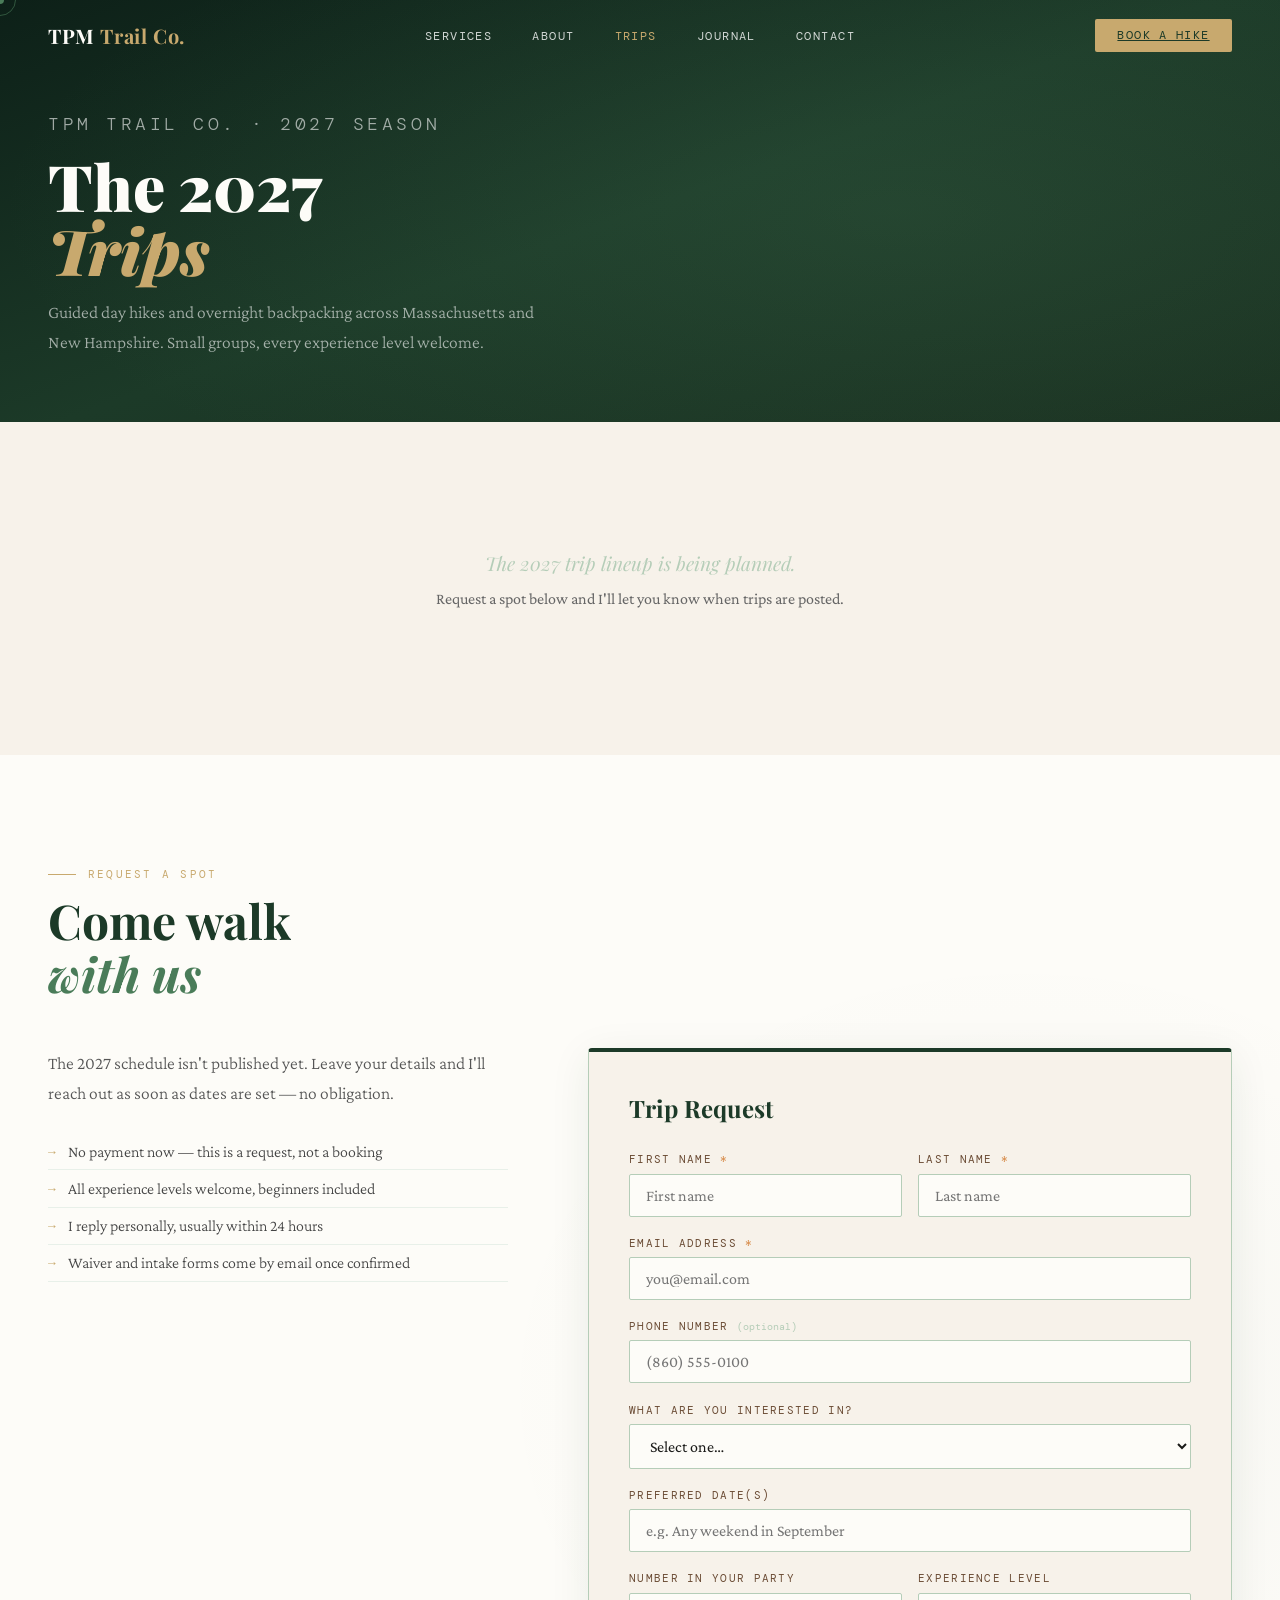
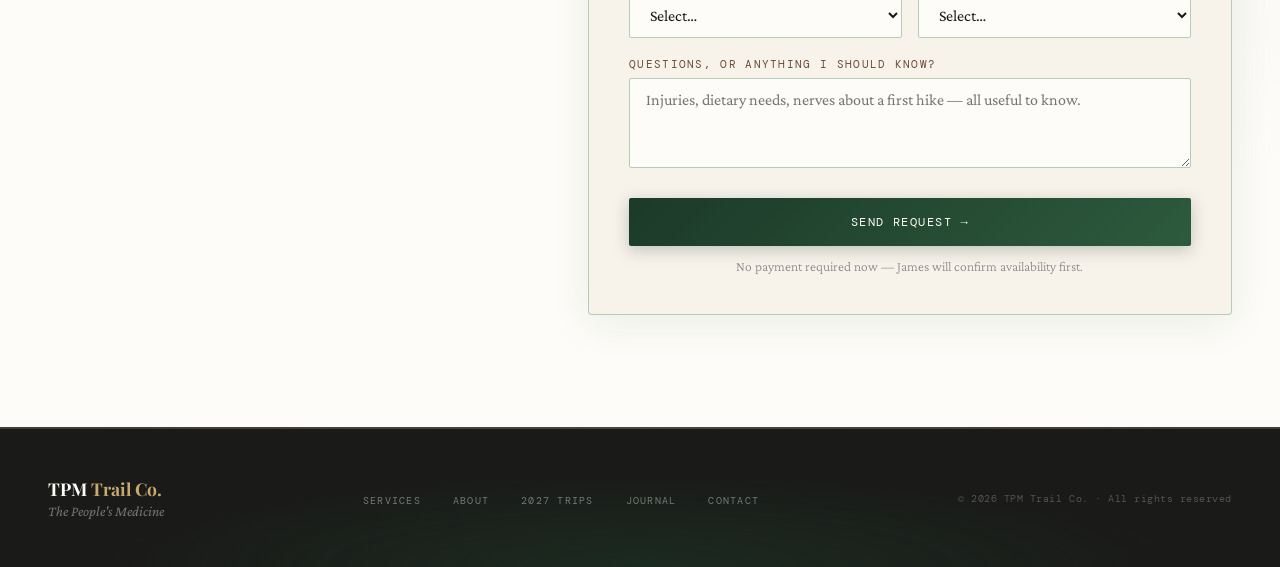
==== commit a374b12a: "Move pricing onto individual 2027 trips Prices no longer appear on the homepage. Each experience car" ====
--- a/trips.html
+++ b/trips.html
@@ -6,7 +6,7 @@
 <title>2027 Guided Trips — TPM Trail Co.</title>
 
 <!-- SEO: core -->
-<meta name="description" content="Browse TPM Trail Co.'s 2027 season of guided day hikes and overnight backpacking trips across Connecticut, Massachusetts, New Hampshire and Vermont. Request a spot — no payment required.">
+<meta name="description" content="Browse TPM Trail Co.'s 2027 season of guided day hikes and overnight backpacking trips across Massachusetts and New Hampshire. Request a spot — no payment required.">
 <meta name="robots" content="index, follow">
 <link rel="canonical" href="https://tpmtrailco.com/trips">
 
@@ -43,7 +43,7 @@
     <li><a href="/#services">Services</a></li>
     <li><a href="/#about">About</a></li>
     <li><a href="/trips" class="active" aria-current="page">Trips</a></li>
-    <li><a href="/?page=blog">Journal</a></li>
+    <li><a href="/journal">Journal</a></li>
     <li><a href="/#contact">Contact</a></li>
   </ul>
   <a class="nav-book" href="/#booking">Book a hike</a>
@@ -58,7 +58,7 @@
   <a href="/#services">Services</a>
   <a href="/#about">About</a>
   <a href="/trips" aria-current="page">Trips</a>
-  <a href="/?page=blog">Journal</a>
+  <a href="/journal">Journal</a>
   <a href="/#contact">Contact</a>
   <a class="drawer-book" href="/#booking">Book a hike</a>
 </div>
@@ -71,16 +71,17 @@
       <span class="blog-badge" id="tripCount" hidden></span>
     </div>
     <h1>The 2027<br><em>Trips</em></h1>
-    <p>Guided day hikes and overnight backpacking across Connecticut, Massachusetts, New Hampshire and Vermont. Small groups, every experience level welcome.</p>
+    <p>Guided day hikes and overnight backpacking across Massachusetts and New Hampshire. Small groups, every experience level welcome.</p>
   </div>
 </header>
 
 <!-- filters -->
 <div class="filters-bar" id="tripFilters" hidden>
   <div class="filters-inner">
-    <button class="filter-btn active" type="button" onclick="filterTrips('all', this)">All trips</button>
-    <button class="filter-btn" type="button" onclick="filterTrips('day hike', this)">🥾 Day hikes</button>
-    <button class="filter-btn" type="button" onclick="filterTrips('overnight', this)">🏕️ Overnight</button>
+    <button class="filter-btn active" type="button" data-filter="all" onclick="filterTrips('all', this)">All trips</button>
+    <button class="filter-btn" type="button" data-filter="guided-hike" onclick="filterTrips('guided-hike', this)">🥾 Guided hikes</button>
+    <button class="filter-btn" type="button" data-filter="overnight" onclick="filterTrips('overnight', this)">🏕️ Overnight</button>
+    <button class="filter-btn" type="button" data-filter="corporate" onclick="filterTrips('corporate', this)">🤝 Team retreats</button>
   </div>
 </div>
 
@@ -91,8 +92,8 @@
     <div class="trips-grid" id="tripsGrid"></div>
 
     <div class="empty-state" id="tripsEmpty" hidden>
-      <p>2027 trips coming soon.</p>
-      <p class="empty-sub">The schedule is still being put together. Leave your details below and you'll be the first to hear when dates go up.</p>
+      <p>The 2027 trip lineup is being planned.</p>
+      <p class="empty-sub">Request a spot below and I'll let you know when trips are posted.</p>
     </div>
 
   </div>
@@ -158,8 +159,10 @@
             <label for="t-interest">What are you interested in?</label>
             <select id="t-interest" name="interest">
               <option value="">Select one…</option>
-              <option>Day hikes</option>
-              <option>Overnight backpacking</option>
+              <option>Guided Hike (Half Day)</option>
+              <option>Guided Hike (Full Day)</option>
+              <option>Overnight Backpacking</option>
+              <option>Team Retreat</option>
               <option>Either — tell me what's available</option>
             </select>
           </div>
@@ -179,7 +182,6 @@
                 <option>3–4 people</option>
                 <option>5–6 people</option>
                 <option>7–8 people</option>
-                <option>9+ people</option>
               </select>
             </div>
             <div class="form-group">
@@ -217,7 +219,7 @@
     <li><a href="/#services">Services</a></li>
     <li><a href="/#about">About</a></li>
     <li><a href="/trips">2027 Trips</a></li>
-    <li><a href="/?page=blog">Journal</a></li>
+    <li><a href="/journal">Journal</a></li>
     <li><a href="/#contact">Contact</a></li>
   </ul>
   <div class="footer-copy">© 2026 TPM Trail Co. · All rights reserved</div>
--- a/css/styles.css
+++ b/css/styles.css
@@ -823,6 +823,14 @@
 }
 .trip-spec-value { font-size: .95rem; font-weight: 300; color: #444; text-align: right; }
 .trip-spec-value.is-tba { color: var(--sage); font-style: italic; }
+.trip-link {
+  display: inline-block; align-self: flex-start; margin-bottom: 1.1rem;
+  font-family: var(--ff-mono); font-size: .68rem;
+  letter-spacing: .1em; text-transform: uppercase;
+  color: var(--moss); border-bottom: 1px solid var(--sage);
+  padding-bottom: 2px; transition: color .2s, border-color .2s;
+}
+.trip-link:hover { color: var(--forest); border-color: var(--forest); }
 .trip-cta { width: 100%; margin-top: auto; }
 .trip-full-note {
   margin-top: auto; text-align: center;
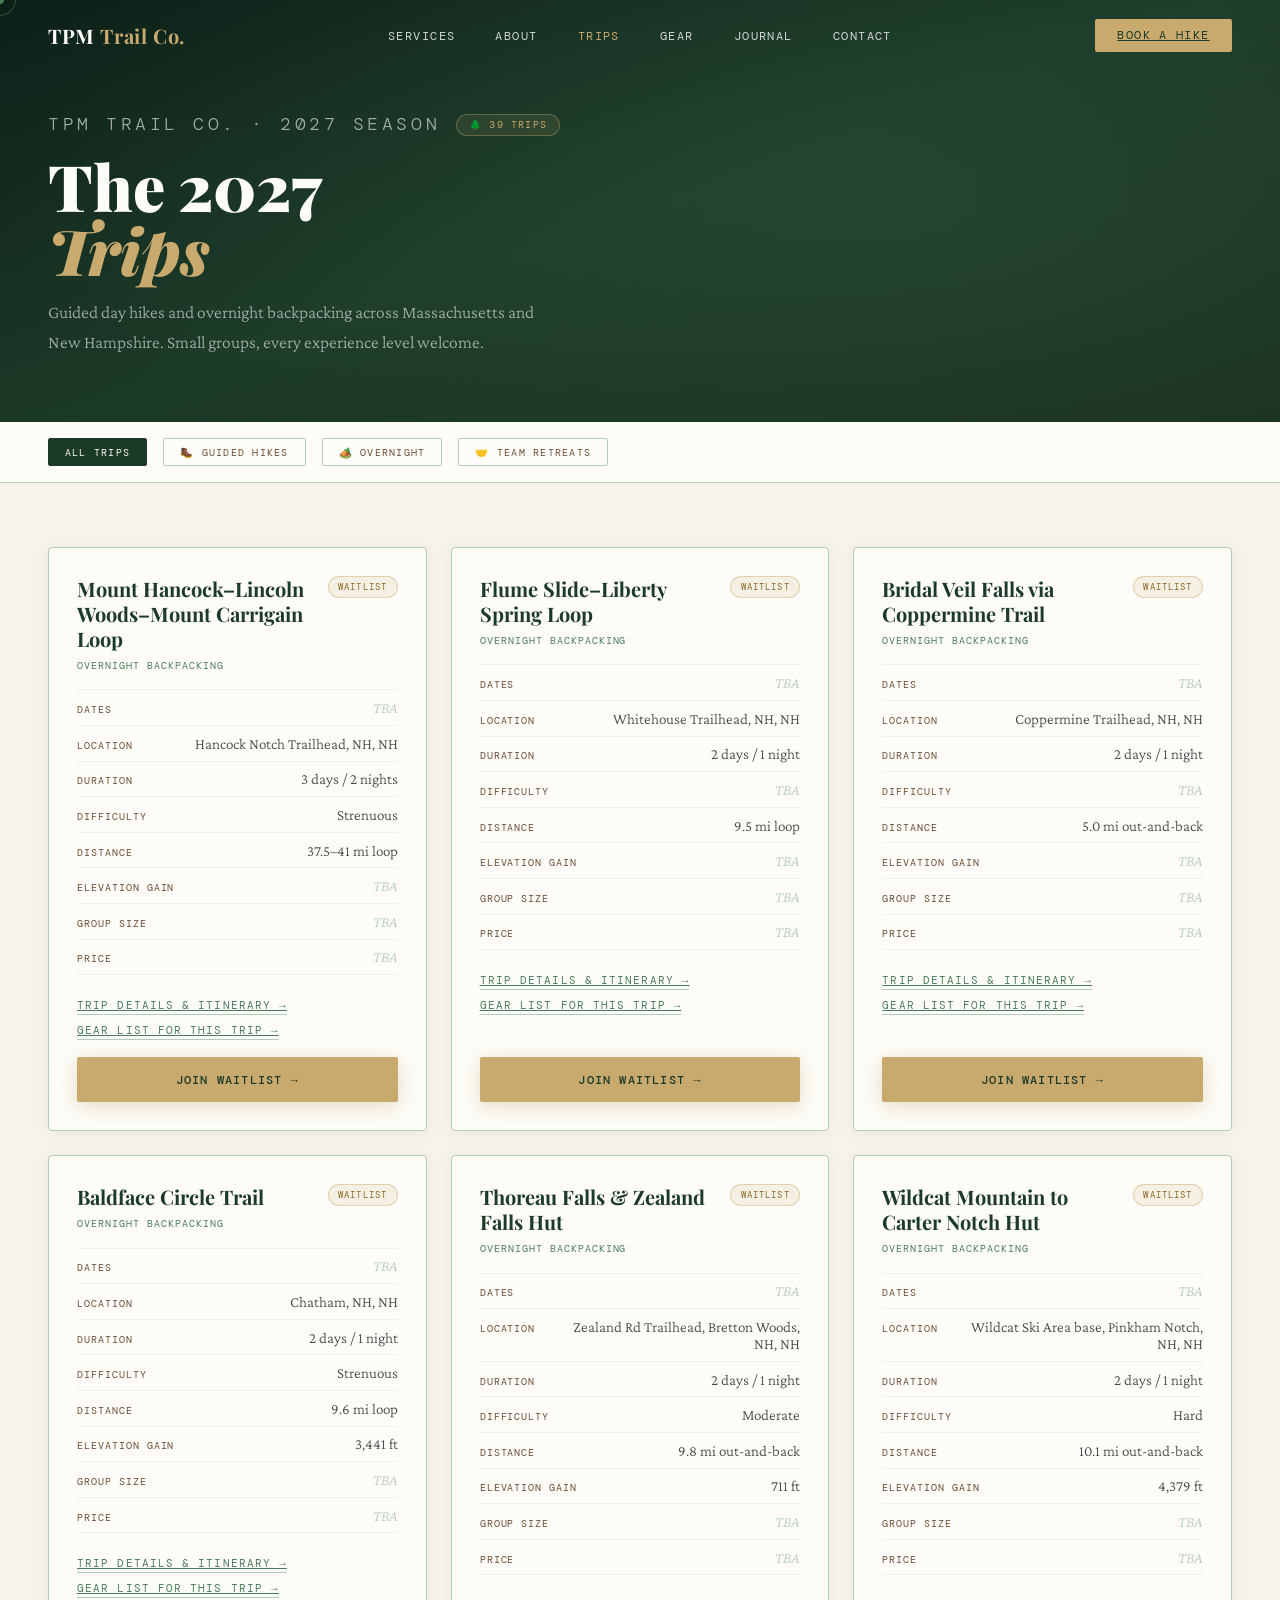
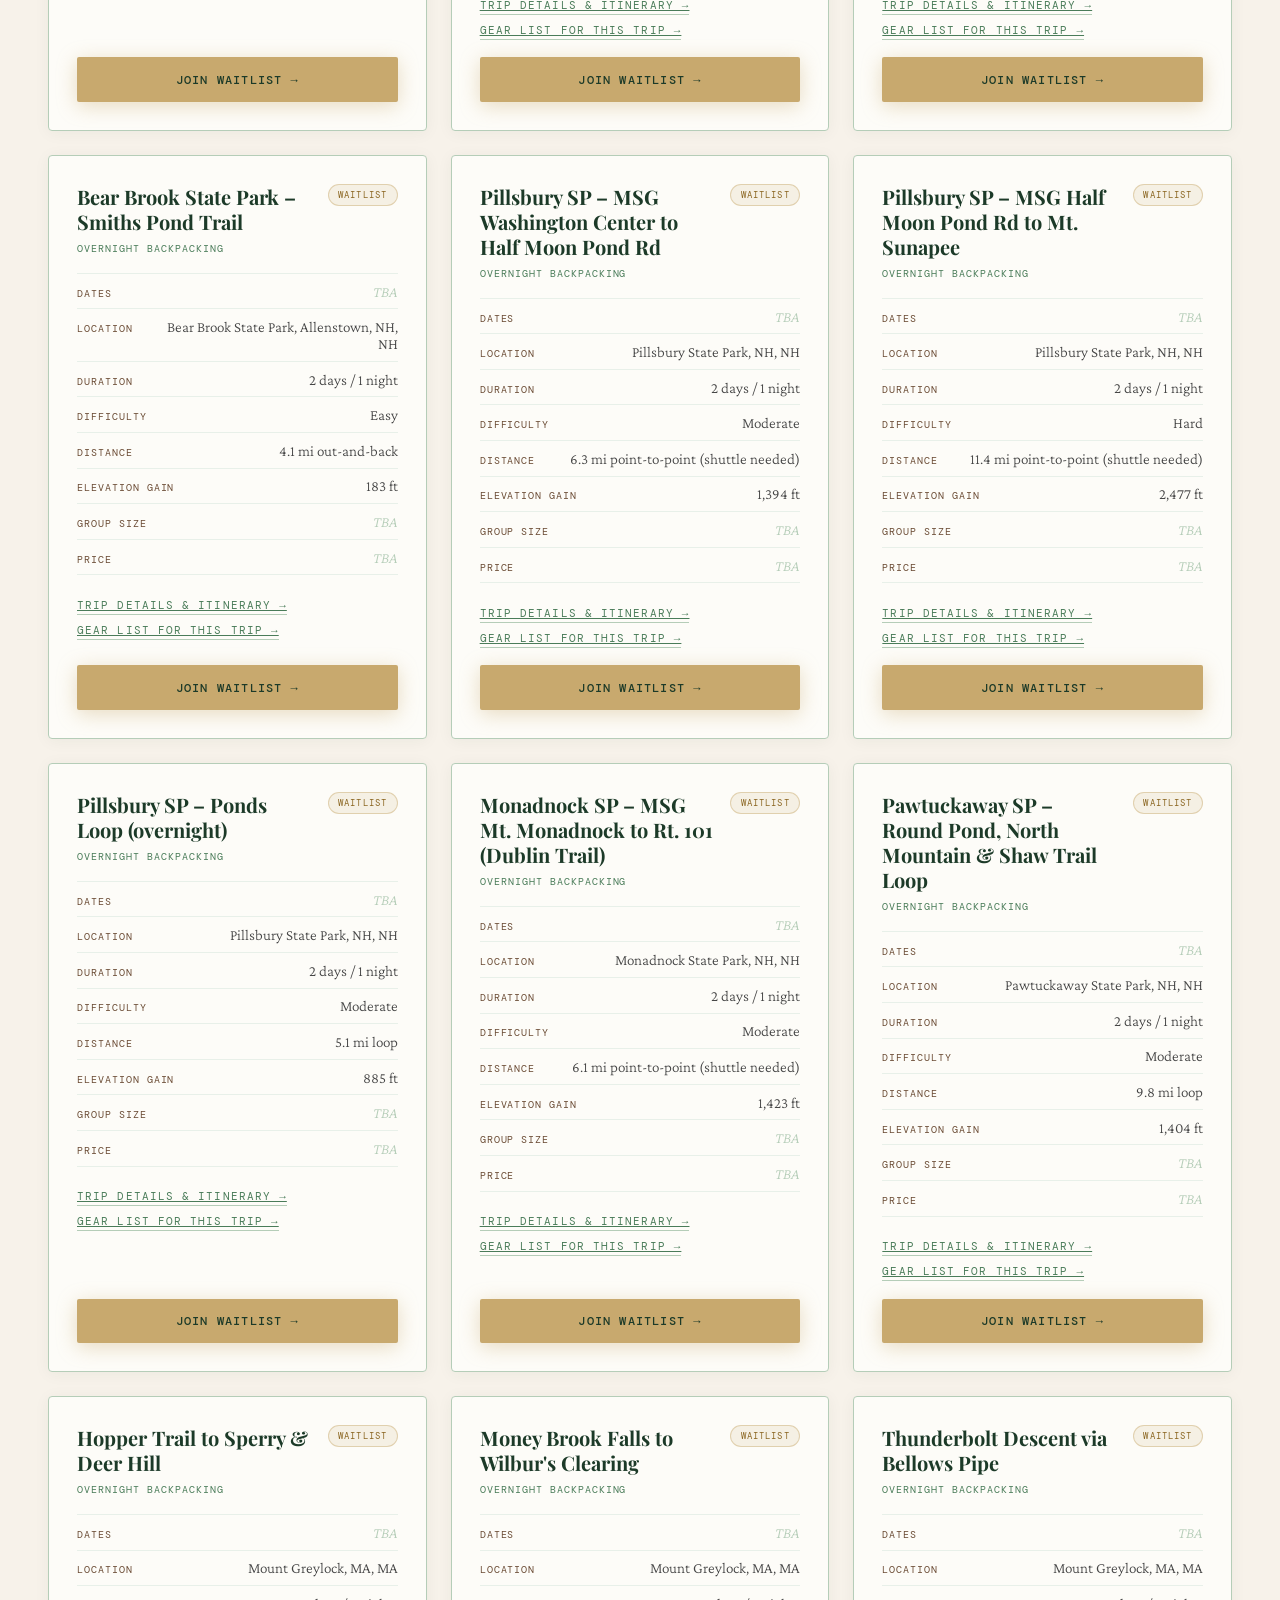
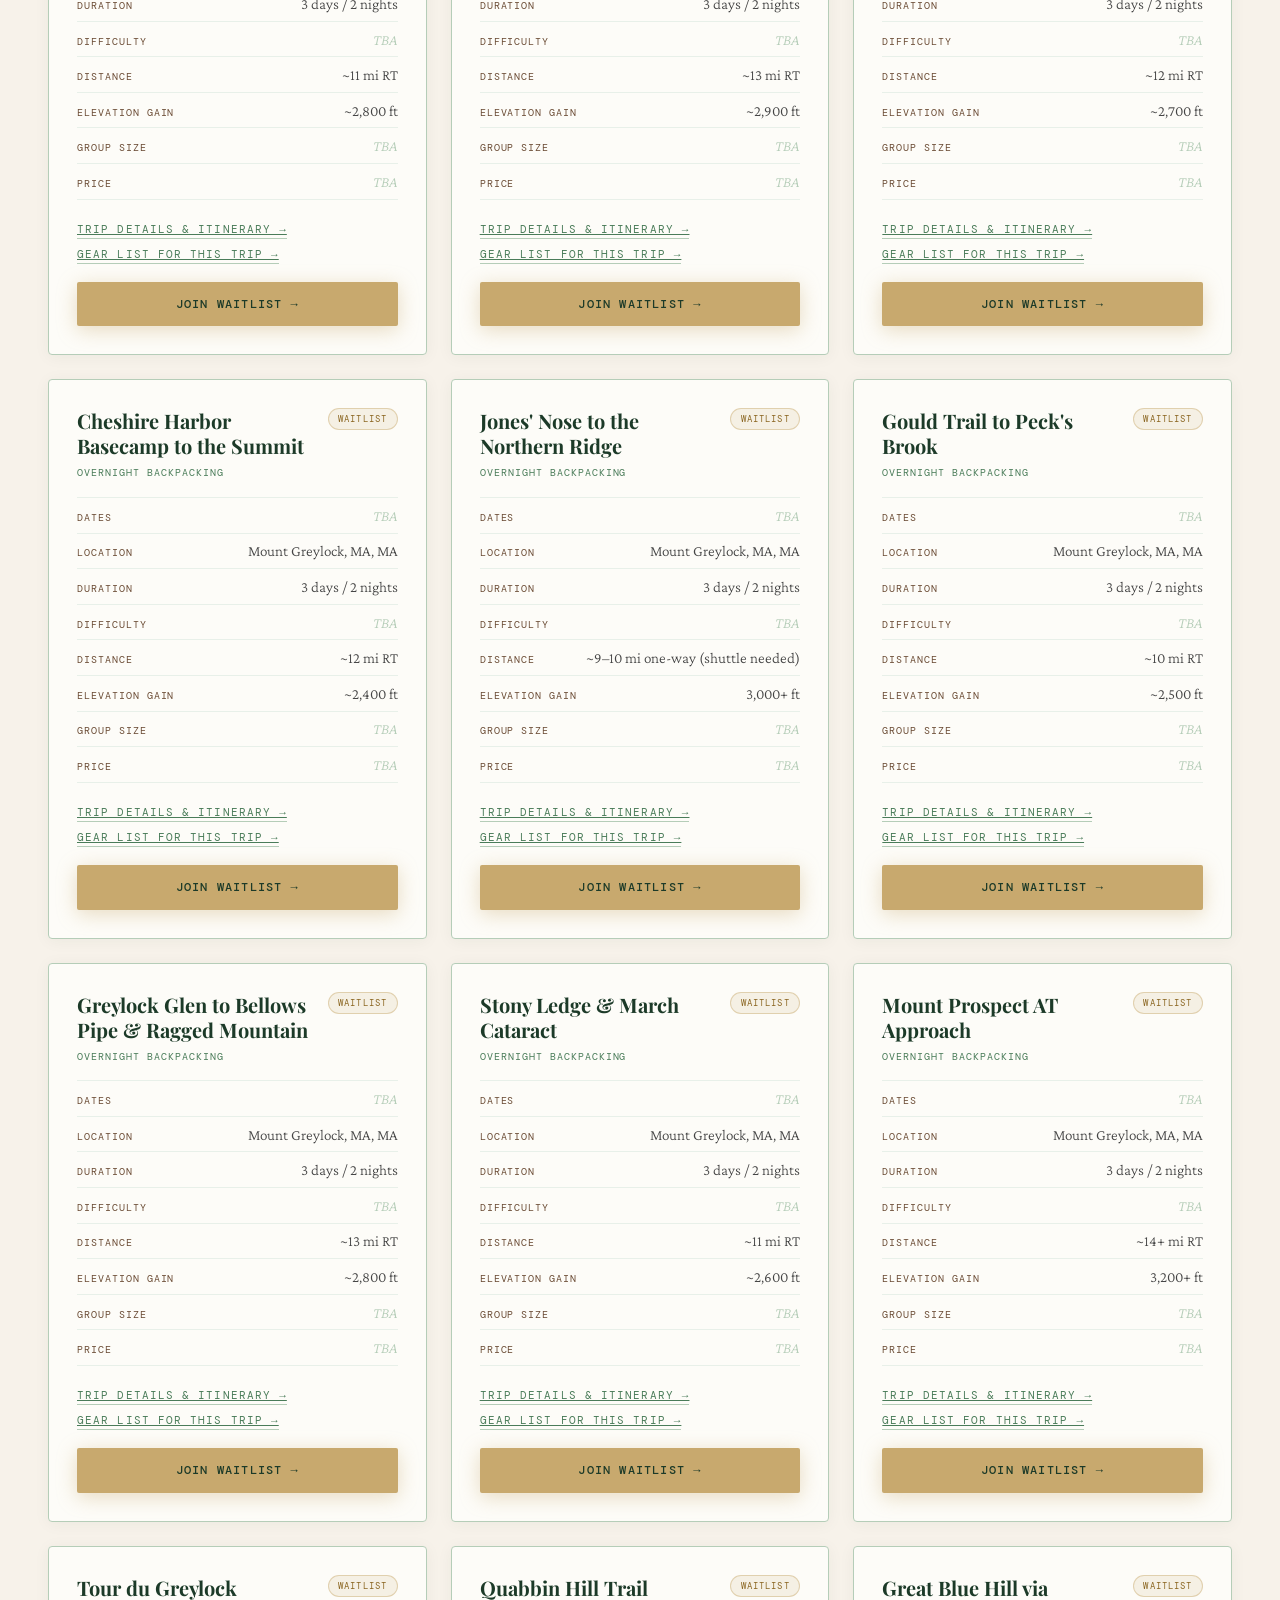
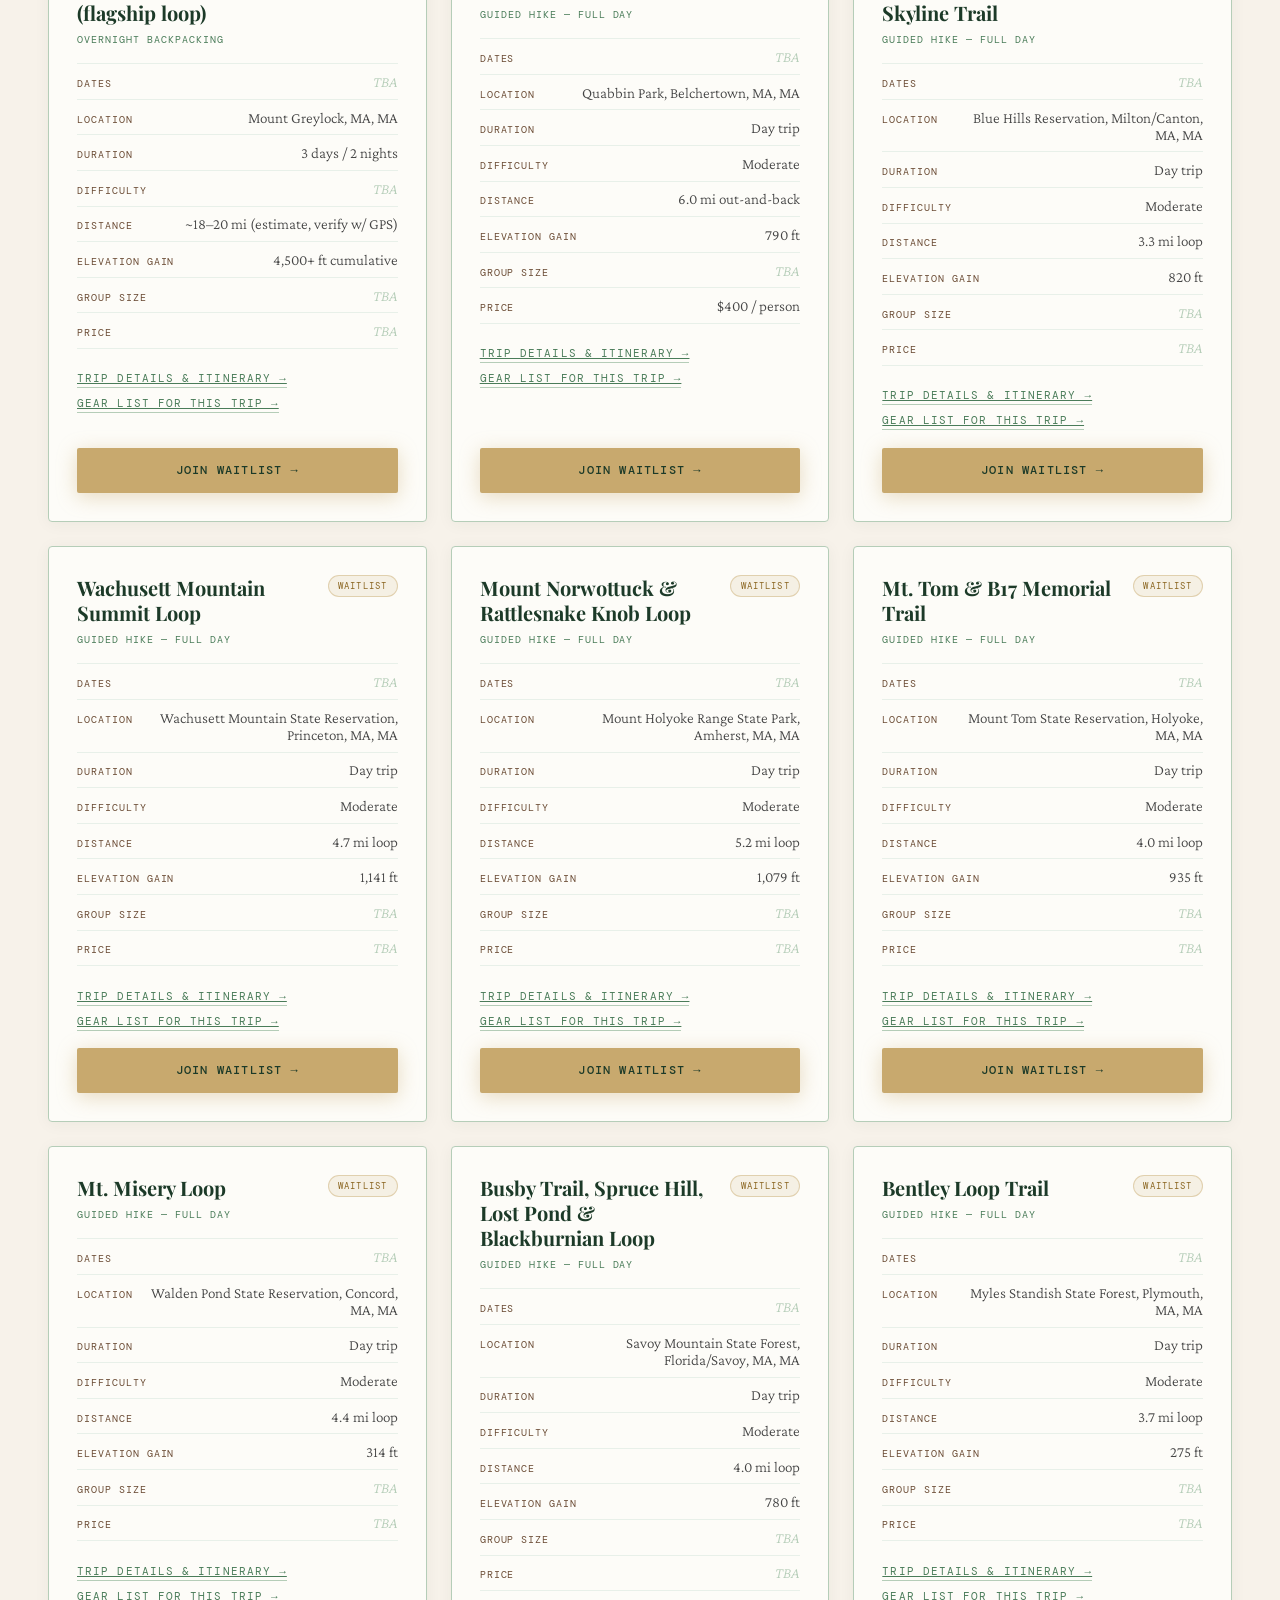
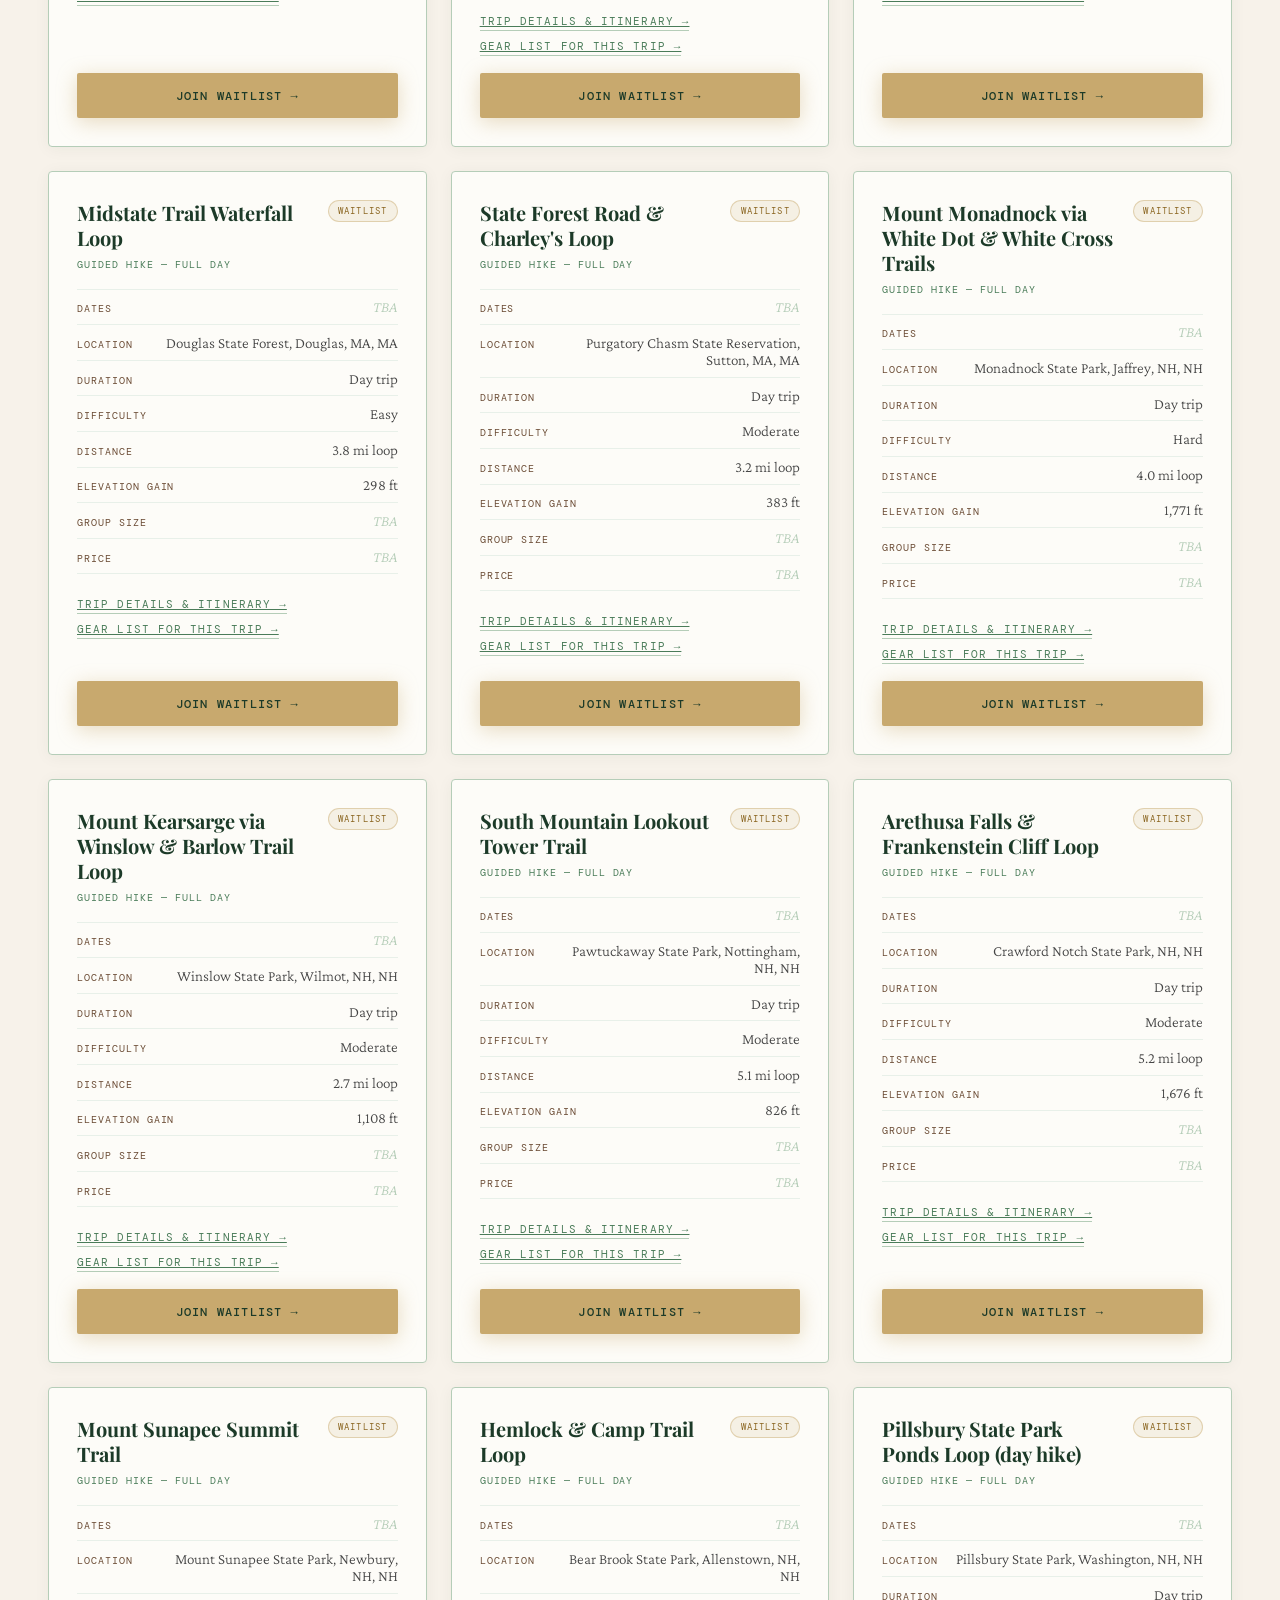
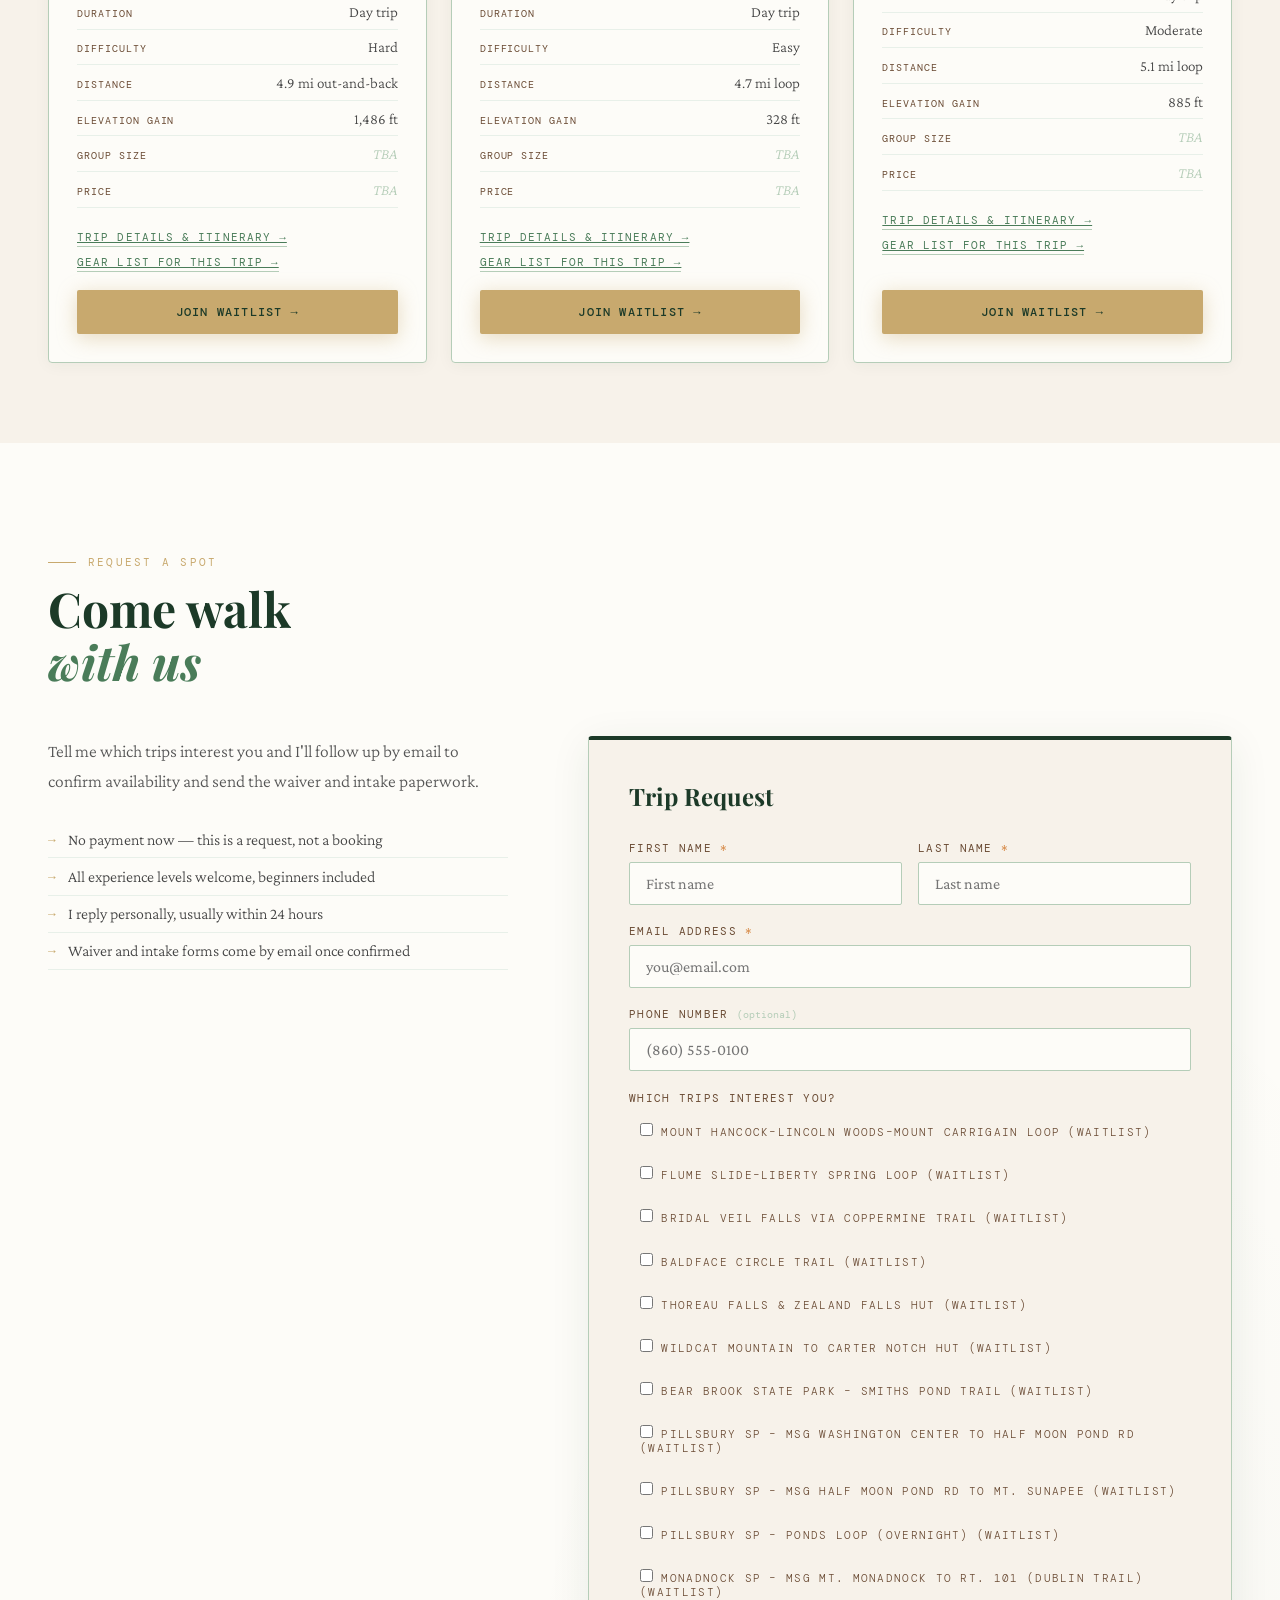
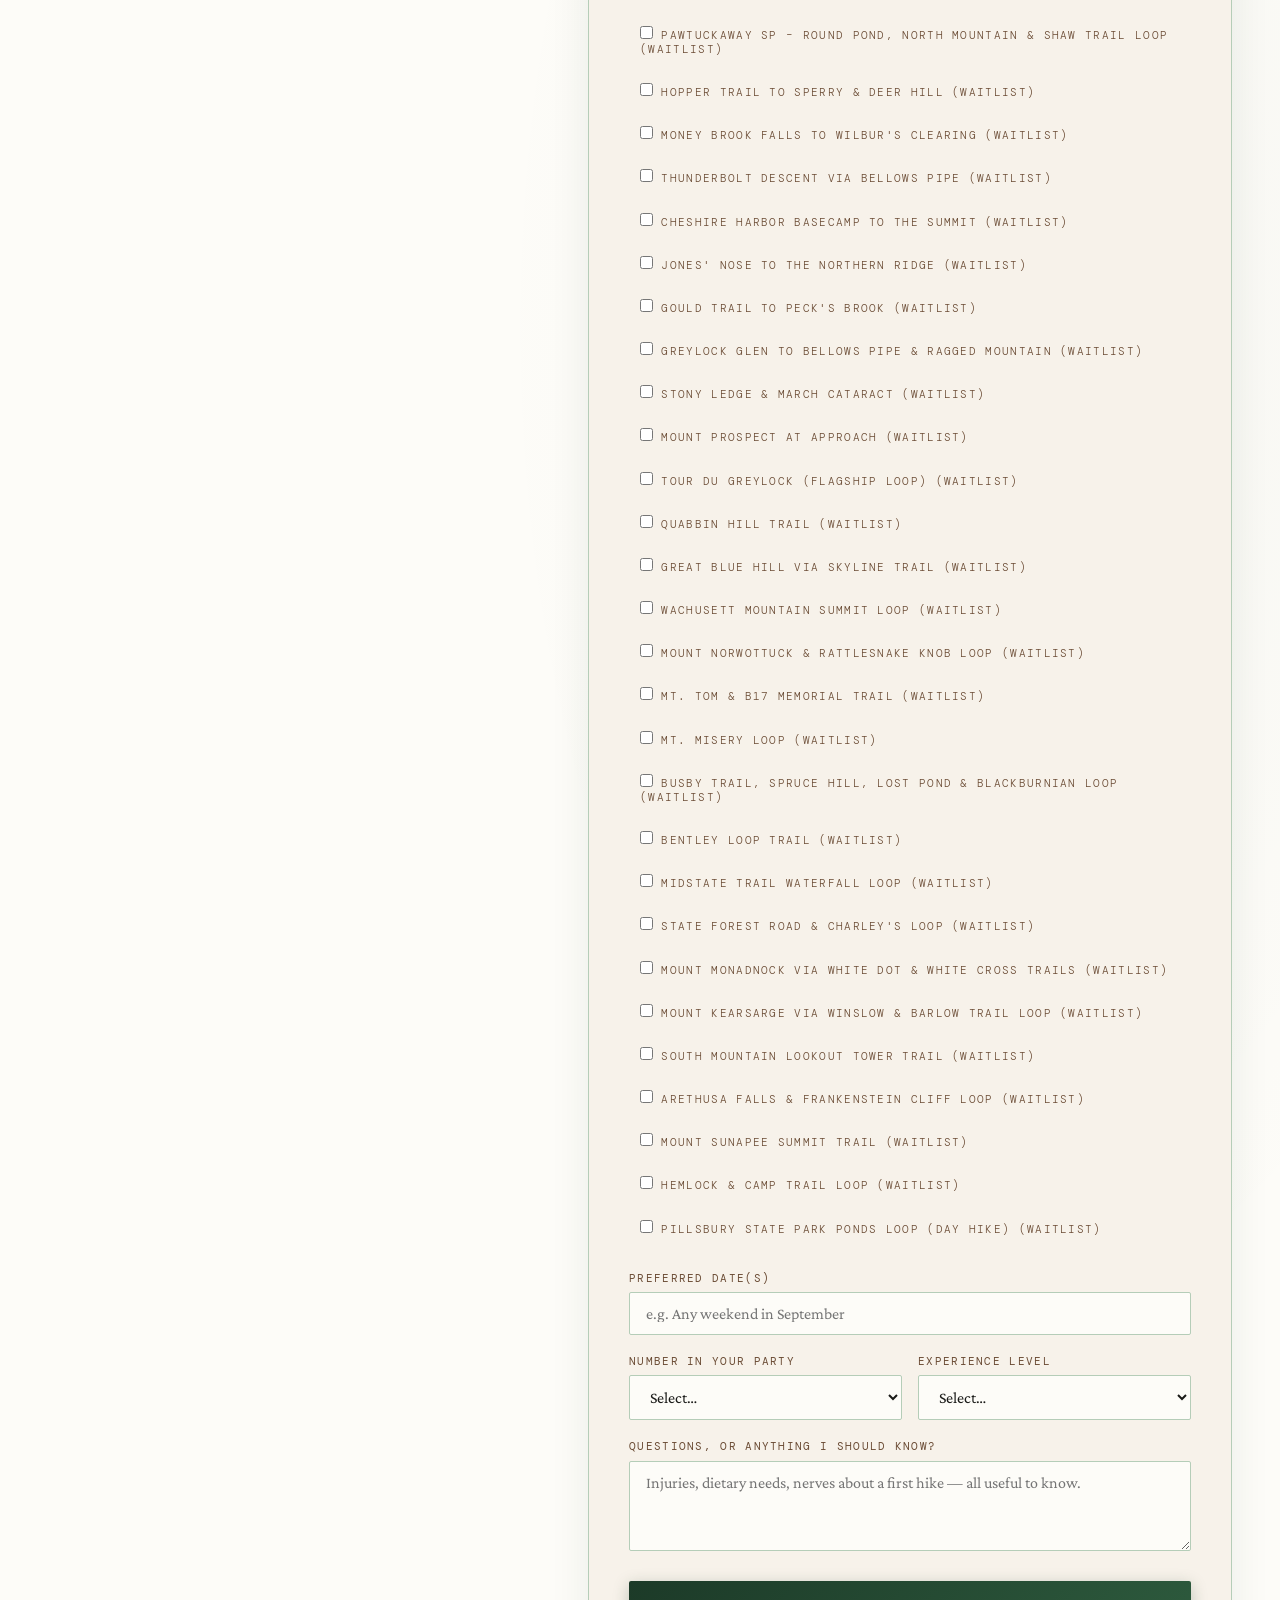
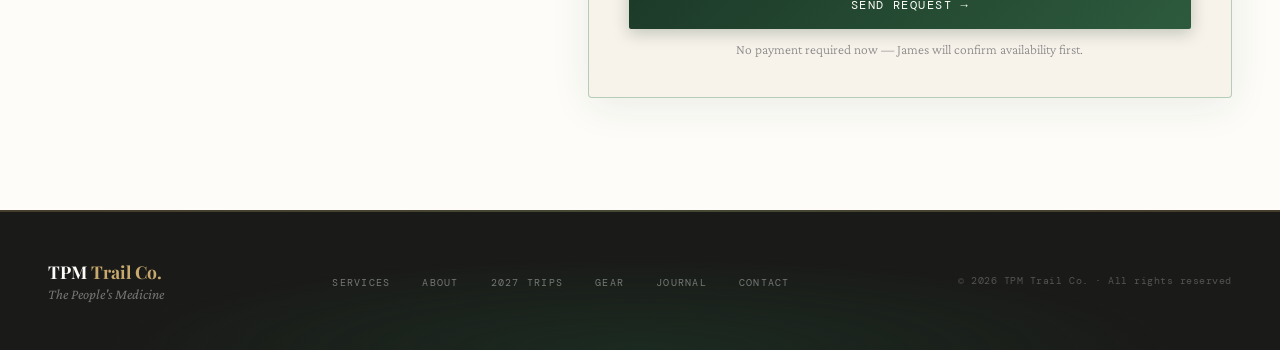
==== commit 86a505fb: "Add interactive gear list at /gear A packing list that visitors work through themselves: Day Hike or" ====
--- a/trips.html
+++ b/trips.html
@@ -43,6 +43,7 @@
     <li><a href="/#services">Services</a></li>
     <li><a href="/#about">About</a></li>
     <li><a href="/trips" class="active" aria-current="page">Trips</a></li>
+    <li><a href="/gear">Gear</a></li>
     <li><a href="/journal">Journal</a></li>
     <li><a href="/#contact">Contact</a></li>
   </ul>
@@ -58,6 +59,7 @@
   <a href="/#services">Services</a>
   <a href="/#about">About</a>
   <a href="/trips" aria-current="page">Trips</a>
+  <a href="/gear">Gear</a>
   <a href="/journal">Journal</a>
   <a href="/#contact">Contact</a>
   <a class="drawer-book" href="/#booking">Book a hike</a>
@@ -219,6 +221,7 @@
     <li><a href="/#services">Services</a></li>
     <li><a href="/#about">About</a></li>
     <li><a href="/trips">2027 Trips</a></li>
+    <li><a href="/gear">Gear</a></li>
     <li><a href="/journal">Journal</a></li>
     <li><a href="/#contact">Contact</a></li>
   </ul>
--- a/css/styles.css
+++ b/css/styles.css
@@ -831,6 +831,7 @@
   padding-bottom: 2px; transition: color .2s, border-color .2s;
 }
 .trip-link:hover { color: var(--forest); border-color: var(--forest); }
+.trip-link + .trip-link { margin-top: -.6rem; }
 .trip-cta { width: 100%; margin-top: auto; }
 .trip-full-note {
   margin-top: auto; text-align: center;
@@ -881,6 +882,172 @@
 a:focus-visible, button:focus-visible,
 input:focus-visible, select:focus-visible, textarea:focus-visible {
   outline: 2px solid var(--gold); outline-offset: 2px;
+}
+
+/* ═══════════════════════════════════════════════════
+   GEAR LIST (/gear)
+   Reuses .blog-hero, .filters-bar, .filter-btn, .empty-state,
+   .request-layout, .booking-form, .form-group and .toast.
+   Everything below is specific to the packing list itself.
+═══════════════════════════════════════════════════ */
+
+#gear { background: var(--cream); padding: 4rem 3rem 5rem; }
+#summary { background: var(--white); padding: 5rem 3rem; }
+#rental { background: var(--cream); padding: 5rem 3rem 6rem; }
+
+/* the trip-type toggle reuses .filter-btn, sized up for thumbs on this page,
+   and the progress line needs to read as copy rather than fine print */
+#gearTypeBar .filter-btn { min-height: 44px; padding: .6rem 1.2rem; }
+#gearProgress { color: var(--pine); font-size: .72rem; }
+
+/* ── toolbar above the list ── */
+.gear-toolbar {
+  display: flex; align-items: center; justify-content: space-between;
+  gap: 1.5rem; flex-wrap: wrap; margin-bottom: 2rem;
+}
+.gear-toolbar-note {
+  font-size: 1rem; font-weight: 300; font-style: italic;
+  color: #666; max-width: 40ch;
+}
+.gear-toolbar-actions { display: flex; gap: .6rem; flex-wrap: wrap; }
+.gear-action {
+  min-height: 44px; padding: .7rem 1.3rem;
+  font-family: var(--ff-mono); font-size: .68rem;
+  letter-spacing: .12em; text-transform: uppercase;
+  background: var(--white); color: var(--forest);
+  border: 1.5px solid var(--sage); border-radius: 2px;
+  cursor: pointer; transition: border-color .2s, color .2s, background .2s;
+}
+.gear-action:hover { border-color: var(--moss); color: var(--moss); background: var(--mist); }
+.gear-action--quiet { color: #6b6b6b; }
+
+/* ── the list itself ── */
+.gear-groups {
+  display: grid; grid-template-columns: repeat(auto-fill, minmax(360px, 1fr));
+  gap: 1.5rem; align-items: start;
+}
+.gear-group {
+  background: var(--white); border-radius: 4px;
+  padding: 1.5rem; box-shadow: 0 2px 12px rgba(0,0,0,.05);
+}
+.gear-group-title {
+  font-family: var(--ff-display); font-size: 1.1rem; font-weight: 700;
+  color: var(--forest); margin-bottom: .8rem;
+  border-bottom: 2px solid var(--mist); padding-bottom: .6rem;
+}
+
+/* one fieldset per item — the three choices are its radio group */
+.gear-item {
+  border: none; padding: .9rem 0;
+  border-bottom: 1px solid var(--mist);
+}
+.gear-group .gear-item:last-of-type { border-bottom: none; padding-bottom: .2rem; }
+.gear-item-head { display: block; width: 100%; padding: 0; }
+.gear-item-name {
+  display: block; font-size: 1.05rem; font-weight: 400;
+  color: var(--ink); line-height: 1.35; transition: color .2s;
+}
+.gear-item.is-sorted .gear-item-name { color: var(--pine); }
+.gear-item-note {
+  display: block; font-size: .85rem; font-weight: 300; font-style: italic;
+  color: #6f6f6f; margin-top: .15rem; line-height: 1.4;
+}
+
+/* ── the three-way choice ── */
+.gear-choices { display: flex; flex-wrap: wrap; gap: .4rem; margin-top: .75rem; }
+/* the radio stays in the accessibility tree and keeps keyboard support —
+   the label beside it is what you actually see and tap */
+.gear-radio {
+  position: absolute; width: 1px; height: 1px;
+  opacity: 0; pointer-events: none;
+}
+.gear-choice {
+  flex: 1 1 auto; min-height: 44px; min-width: 44px;
+  display: inline-flex; align-items: center; justify-content: center;
+  text-align: center; padding: .5rem .85rem;
+  font-family: var(--ff-mono); font-size: .66rem;
+  letter-spacing: .1em; text-transform: uppercase;
+  color: #555; background: var(--white);
+  border: 1.5px solid var(--sage); border-radius: 2px;
+  cursor: pointer; transition: background .15s, border-color .15s, color .15s;
+}
+.gear-choice:hover { border-color: var(--moss); color: var(--moss); }
+.gear-radio:focus-visible + .gear-choice { outline: 2px solid var(--gold); outline-offset: 2px; }
+.gear-radio:checked + .gear-choice--have {
+  background: var(--mist); border-color: var(--moss); color: var(--pine);
+}
+.gear-radio:checked + .gear-choice--buy {
+  background: rgba(212,129,58,.12); border-color: var(--amber); color: #8a4612;
+}
+.gear-radio:checked + .gear-choice--rent {
+  background: rgba(200,169,110,.2); border-color: var(--gold); color: #6a5116;
+}
+.gear-choice-price {
+  margin-left: .4rem; font-size: .6rem; letter-spacing: .06em; opacity: .8;
+}
+
+/* ── summary panel ── */
+.gear-summary {
+  background: var(--white); border-radius: 4px; padding: 2rem;
+  box-shadow: 0 2px 12px rgba(0,0,0,.05); margin-top: 3rem;
+}
+.gear-summary-cols { display: grid; grid-template-columns: 1fr 1fr; gap: 2.5rem; }
+.gear-summary-title {
+  font-family: var(--ff-display); font-size: 1.1rem; font-weight: 700;
+  color: var(--forest); margin-bottom: 1rem;
+  border-bottom: 2px solid var(--mist); padding-bottom: .6rem;
+}
+.gear-summary-list { list-style: none; display: flex; flex-direction: column; gap: .5rem; }
+.gear-summary-item {
+  display: flex; align-items: baseline; justify-content: space-between; gap: 1rem;
+  font-size: 1.02rem; font-weight: 300; color: var(--ink);
+  padding-bottom: .5rem; border-bottom: 1px solid var(--mist);
+}
+.gear-summary-item:last-child { border-bottom: none; padding-bottom: 0; }
+.gear-summary-price {
+  font-family: var(--ff-mono); font-size: .68rem;
+  color: var(--moss); flex-shrink: 0;
+}
+.gear-summary-empty { font-size: .95rem; font-style: italic; color: var(--sage); }
+/* print-only lines */
+.gear-print-head, .gear-print-note { display: none; }
+
+/* ── what the rental form is sending ── */
+.gear-rental-recap {
+  background: var(--mist); border-radius: 2px;
+  padding: .9rem 1rem; margin-bottom: 1.2rem;
+}
+.gear-recap-label {
+  font-family: var(--ff-mono); font-size: .66rem;
+  letter-spacing: .12em; text-transform: uppercase;
+  color: var(--bark); margin-bottom: .5rem;
+}
+.gear-recap-label--empty {
+  font-family: var(--ff-body); font-size: .92rem; font-style: italic;
+  letter-spacing: 0; text-transform: none; color: #5f6b60; margin: 0;
+}
+.gear-recap-list {
+  list-style: none; display: flex; flex-direction: column; gap: .3rem;
+  font-size: .98rem; font-weight: 300; color: var(--ink);
+}
+.gear-recap-list li { display: flex; align-items: baseline; gap: .5rem; }
+.gear-recap-list li::before {
+  content: '→'; color: var(--gold);
+  font-family: var(--ff-mono); font-size: .8rem;
+}
+
+@media (max-width: 768px) {
+  #gear { padding: 2.5rem 1.5rem 3.5rem; }
+  #summary { padding: 3rem 1.5rem; }
+  #rental { padding: 3rem 1.5rem 4rem; }
+  .gear-groups { grid-template-columns: 1fr; gap: 1.2rem; }
+  .gear-group { padding: 1.2rem; }
+  .gear-toolbar { flex-direction: column; align-items: flex-start; gap: 1rem; }
+  .gear-toolbar-actions { width: 100%; }
+  .gear-action { flex: 1 1 auto; }
+  .gear-choice { font-size: .62rem; letter-spacing: .06em; padding: .5rem .6rem; }
+  .gear-summary { padding: 1.5rem; margin-top: 2rem; }
+  .gear-summary-cols { grid-template-columns: 1fr; gap: 1.8rem; }
 }
 
 /* ── responsive ── */
@@ -909,3 +1076,36 @@
   .blog-hero { padding: calc(var(--nav-h) + 1.75rem) 1.5rem 2.5rem; }
   .article-content { padding: 1.5rem 1.5rem 2rem; }
 }
+
+/* ── print: /gear prints the summary only ── */
+@media print {
+  nav, .nav-drawer, .nav-hamburger, .cursor, .toast, footer,
+  .blog-hero, .filters-bar, #gear, #rental { display: none !important; }
+
+  body { background: #fff; color: #000; }
+  /* reveal animations never run in a print context */
+  .reveal { opacity: 1 !important; transform: none !important; }
+
+  #summary { background: #fff; padding: 0; }
+  #summary .section-label, #summary .section-title { display: none; }
+
+  .gear-summary { box-shadow: none; padding: 0; margin: 0; }
+  .gear-summary-cols { display: block; }
+  .gear-summary-col { margin-bottom: 1.6rem; break-inside: avoid; }
+  .gear-summary-title { color: #000; border-bottom-color: #000; }
+  .gear-summary-item { color: #000; border-bottom-color: #ccc; break-inside: avoid; }
+  .gear-summary-price { color: #333; }
+  .gear-summary-empty { color: #555; }
+
+  .gear-print-head {
+    display: block; font-family: var(--ff-display);
+    font-size: 1.2rem; font-weight: 700; color: #000;
+    border-bottom: 2px solid #000; padding-bottom: .5rem; margin-bottom: 1.2rem;
+  }
+  .gear-print-note {
+    display: block; font-size: .8rem; font-style: italic;
+    color: #333; margin-top: 1.4rem;
+  }
+
+  @page { margin: 18mm; }
+}
